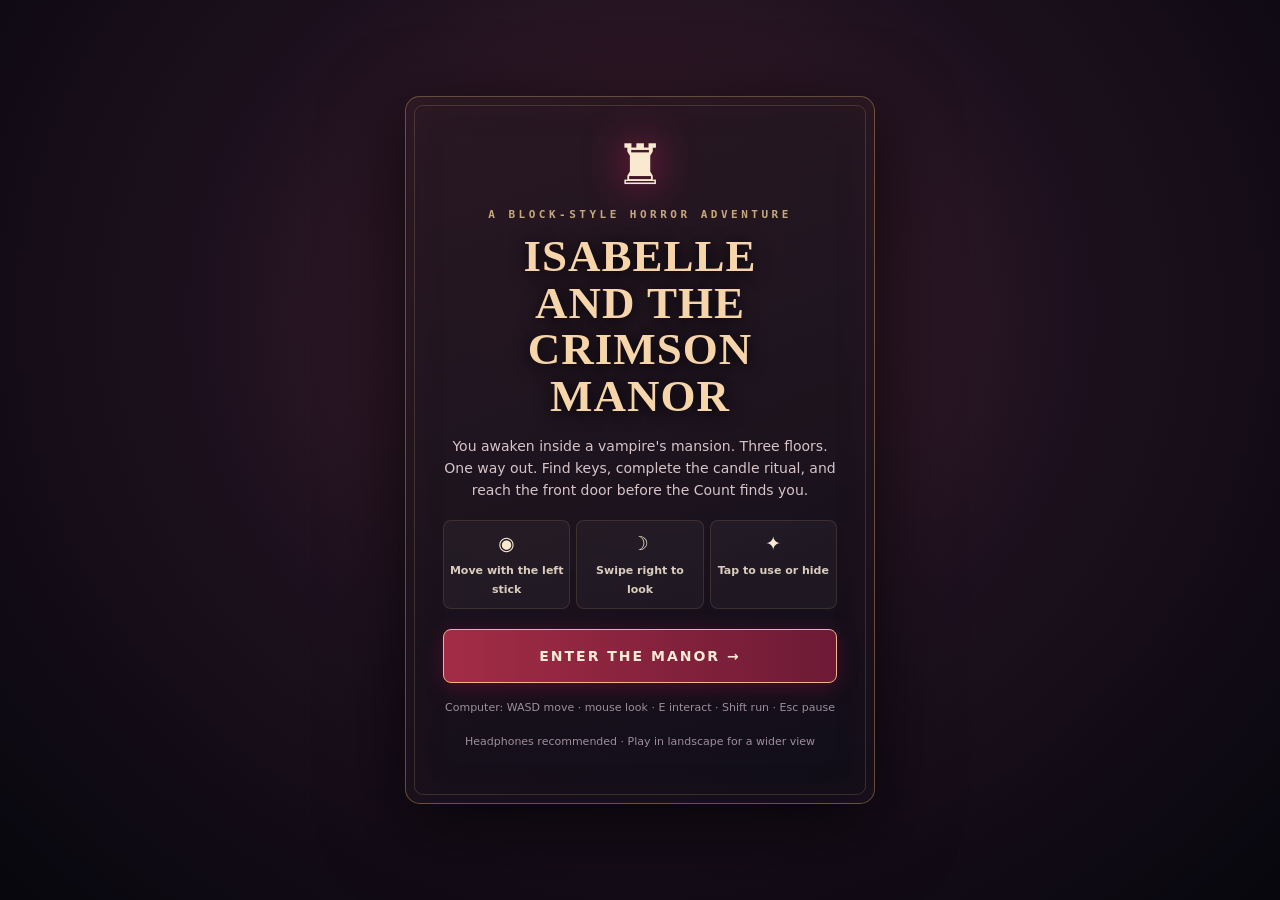
==== isabelle-crimson-manor/index.html @ 72936c78 "Add standalone mobile horror game Isabelle and the Crimson Manor" ====
<!doctype html>
<html lang="en">
<head>
<meta charset="utf-8"><meta name="viewport" content="width=device-width,initial-scale=1,maximum-scale=1,user-scalable=no,viewport-fit=cover"><meta name="theme-color" content="#100a18">
<title>Isabelle and the Crimson Manor — Voxel Horror Escape</title>
<style>
:root{--gold:#f3cf82;--cream:#f9eccf;--blood:#c52649;--panel:rgba(12,10,22,.82)}*{box-sizing:border-box;-webkit-tap-highlight-color:transparent}html,body{margin:0;width:100%;height:100%;overflow:hidden;background:#07060d;color:#f9e9d1;font-family:system-ui,-apple-system,'Segoe UI',sans-serif;touch-action:none;user-select:none}#game{position:fixed;inset:0;width:100%;height:100%;display:block;touch-action:none;background:#0b0a13}#shade{position:fixed;inset:0;z-index:4;pointer-events:none;background:radial-gradient(ellipse at center,transparent 35%,rgba(4,1,10,.72) 100%)}#bloodVignette{position:fixed;inset:0;z-index:5;pointer-events:none;opacity:0;background:radial-gradient(ellipse at center,transparent 30%,rgba(182,6,22,.76) 100%);transition:opacity .25s}#hud{position:fixed;inset:0;pointer-events:none;z-index:6;display:none}#hud.show{display:block}.top{position:absolute;top:max(12px,env(safe-area-inset-top));left:14px;right:14px;display:flex;justify-content:space-between;align-items:flex-start;gap:9px}.objective{max-width:clamp(215px,60vw,430px);padding:11px 12px 11px 14px;background:linear-gradient(100deg,rgba(17,12,28,.94),rgba(17,12,28,.72));border:1px solid #9a705a77;border-left:3px solid var(--gold);border-radius:8px;backdrop-filter:blur(7px);box-shadow:0 5px 22px #0007}.eyebrow{font:700 10px/1.2 ui-monospace,monospace;letter-spacing:2px;color:var(--gold);text-transform:uppercase}.objective b{display:block;font-size:clamp(12px,2.6vw,16px);line-height:1.35;margin-top:5px;font-weight:650}.objective small{display:block;font-size:11px;color:#cbbba9;margin-top:4px;line-height:1.3}#mapBox{width:124px;flex-shrink:0;background:rgba(13,12,25,.85);padding:6px;border:1px solid #90775b8c;border-radius:8px}#mapLabel{font-size:9px;letter-spacing:1.3px;text-align:center;color:var(--gold);font-weight:800;margin-bottom:4px}#map{display:block;width:110px;height:110px;image-rendering:pixelated}.readouts{position:absolute;top:119px;left:14px;display:flex;align-items:center;gap:12px;background:rgba(10,7,18,.66);border:1px solid #fff2;padding:6px 9px;border-radius:7px}.hearts{color:#ef4764;letter-spacing:3px;font-size:18px;text-shadow:0 0 10px #e31363}.stamina{height:5px;width:62px;background:#63546c;border-radius:8px;overflow:hidden}.stamina i{display:block;height:100%;width:100%;background:linear-gradient(90deg,#88aade,#cff6ed);transition:width .1s}#areaName{position:absolute;left:50%;top:24%;transform:translateX(-50%);color:#f9e8d0;text-align:center;font-family:Georgia,serif;font-size:clamp(18px,3vw,29px);letter-spacing:2px;text-shadow:0 3px 12px #000;opacity:0;transition:opacity .5s;white-space:nowrap}.crosshair{position:absolute;left:50%;top:50%;width:9px;height:9px;margin:-4.5px;border:1px solid #fff9;border-radius:50%;box-shadow:0 0 3px #000}.crosshair:after{content:'';position:absolute;left:3px;top:3px;width:1px;height:1px;background:#fff}#hint{position:absolute;bottom:clamp(145px,24vh,195px);left:50%;transform:translateX(-50%);text-align:center;max-width:85vw;min-width:230px;pointer-events:none;line-height:1.4;font-size:13px;color:#fceccc;text-shadow:0 1px 7px #000;background:#110c1bc7;border:1px solid #b891675c;border-radius:7px;padding:9px 12px;display:none}#hint strong{color:#ffe49b}#toast{position:absolute;top:35%;left:50%;transform:translate(-50%,-50%);text-align:center;min-width:min(280px,90vw);max-width:88vw;border:1px solid #a07855;border-radius:9px;padding:13px 20px;background:#16101de9;box-shadow:0 10px 40px #000a;opacity:0;transition:opacity .2s;font-size:15px;line-height:1.4;color:#ffe6bc}#danger{position:absolute;top:17%;left:50%;transform:translateX(-50%);font-size:11px;letter-spacing:3px;font-weight:900;color:#ff6475;text-shadow:0 0 12px #ff1230;opacity:0;text-align:center;white-space:nowrap}#bottom{position:absolute;bottom:max(22px,env(safe-area-inset-bottom));left:0;right:0;height:114px;display:flex;align-items:end;justify-content:space-between;pointer-events:none;padding:0 clamp(18px,5vw,80px)}#stick{width:125px;height:125px;border:2px solid #cba78255;background:radial-gradient(circle,#fff0 14%,#1613266d 80%);border-radius:50%;pointer-events:auto;touch-action:none;position:relative;box-shadow:inset 0 0 25px #040108aa}#knob{position:absolute;left:50%;top:50%;width:55px;height:55px;transform:translate(-50%,-50%);border:2px solid #ddc79f7a;border-radius:50%;background:#8d769a59;box-shadow:0 0 14px #0008}.buttons{display:flex;align-items:end;gap:10px;pointer-events:auto}button{font:inherit;color:inherit;touch-action:none}#action,#runButton{height:73px;border:1px solid #efd6a693;background:linear-gradient(150deg,#483746cc,#15101de0);box-shadow:0 5px 25px #0008;border-radius:18px;font-size:12px;letter-spacing:1.1px;font-weight:850;min-width:75px;padding:8px;pointer-events:auto}#action{min-width:94px;color:#ffe4ae;background:linear-gradient(135deg,#6f3a49e8,#271427f2)}#action:active,#runButton:active{transform:scale(.94);filter:brightness(1.5)}#runButton{border-radius:40px;height:63px;min-width:65px}.controlsHelp{position:absolute;bottom:2px;left:50%;transform:translateX(-50%);font:10px system-ui;color:#f2dcc8a3;white-space:nowrap}.screen{position:fixed;inset:0;z-index:12;overflow:auto;display:flex;align-items:center;justify-content:center;padding:18px;touch-action:pan-y;background:radial-gradient(ellipse at 50% 35%,#41202d 0%,#1d101e 49%,#07070d 100%)}.screen.hidden{display:none}.panel{position:relative;width:min(470px,100%);border:1px solid #b68d607d;border-radius:15px;background:linear-gradient(160deg,#291923ee,#100e19f7);box-shadow:0 20px 80px #000b, inset 0 0 40px #50202933;text-align:center;padding:clamp(21px,5vw,37px)}.panel:before{content:'';position:absolute;inset:8px;border:1px solid #cdab6d33;pointer-events:none;border-radius:9px}.crest{font-size:56px;filter:drop-shadow(0 0 21px #bc1c50);line-height:1.1}.smallcap{font:bold 11px ui-monospace,monospace;letter-spacing:3.5px;color:#c7a97c;margin:12px 0}.panel h1{font:700 clamp(27px,7vw,45px)/1.04 Georgia,serif;letter-spacing:1px;color:#f6d5aa;text-shadow:0 2px 17px #000;margin:11px auto;max-width:350px}.panel h2{font:700 36px/1.1 Georgia,serif;color:#f4d2a8}.panel p{font-size:14px;line-height:1.56;color:#d8c4c7;margin:16px 0}.rules{display:flex;gap:6px;align-items:stretch;justify-content:center;margin:19px 0 20px}.rule{flex:1;min-width:0;padding:11px 5px;background:#ffffff09;border:1px solid #edb88222;border-radius:8px}.rule span{display:block;font-size:19px;margin-bottom:5px}.rule b{font-size:11px;color:#daccbe}.primary{display:block;width:100%;min-height:54px;background:linear-gradient(90deg,#a32c45,#6d1a36);border:1px solid #edb48d;border-radius:8px;color:#ffead4;font-weight:900;letter-spacing:2px;font-size:14px;box-shadow:0 4px 20px #a30b4060;cursor:pointer}.primary:active{filter:brightness(1.2)}.foot{font-size:11px!important;color:#9e8e9d!important}#pauseButton,#soundButton{position:absolute;top:255px;right:14px;background:#0f0c1ecb;border:1px solid #c9a9804a;border-radius:7px;color:#dec9b6;padding:7px 10px;font-size:16px;pointer-events:auto}#soundButton{top:300px}.desktopNote{display:none}#hideMessage{position:absolute;inset:0;display:none;place-items:center;background:rgba(0,0,0,.76);font:18px Georgia,serif;letter-spacing:2px;text-align:center}#hideMessage.show{display:grid}#hideMessage small{display:block;font:13px system-ui;letter-spacing:0;margin-top:9px;color:#ccc}.stat{font-size:13px;color:#ffd2a1;margin:7px}@media(pointer:fine){#bottom{opacity:.82;bottom:12px}#stick{width:96px;height:96px}#knob{width:40px;height:40px}.desktopNote{display:block}}@media(max-height:600px){.panel{padding:16px}.panel h1{font-size:29px}.panel p{font-size:12px;margin:8px}.rules{margin:9px}.crest{font-size:32px}#mapBox{width:95px}#map{width:81px;height:81px}#bottom{height:92px}#stick{height:92px;width:92px}#knob{width:40px;height:40px}#action{height:58px}#runButton{height:52px}.readouts{top:95px}}
</style>
</head>
<body>
<canvas id="game" aria-label="3D voxel mansion game"></canvas><div id="shade"></div><div id="bloodVignette"></div>
<div id="hud"><div class="top"><div class="objective"><div class="eyebrow">ISABELLE • <span id="floorLabel">GROUND FLOOR</span></div><b id="quest">Find the Brass Key</b><small id="questHint">The library lies northwest.</small></div><div id="mapBox"><div id="mapLabel">MANOR MAP</div><canvas id="map" width="130" height="130"></canvas></div></div><div class="readouts"><div id="hearts" class="hearts">♥ ♥ ♥</div><div class="stamina"><i id="staminaFill"></i></div></div><div id="areaName"></div><div class="crosshair"></div><div id="danger">HE IS HUNTING YOU</div><div id="toast"></div><div id="hint"></div><div id="hideMessage"><div>YOU ARE HIDDEN<small>Stay quiet. Tap LEAVE when safe.</small></div></div><button id="pauseButton" title="Pause game">Ⅱ</button><button id="soundButton" title="Toggle sound">♫</button><div id="bottom"><div id="stick"><div id="knob"></div></div><div class="buttons"><button id="runButton">RUN<br>↗</button><button id="action">INTERACT<br>✦</button></div><div class="controlsHelp">LEFT: MOVE · RIGHT: LOOK</div></div></div>
<div id="startScreen" class="screen"><div class="panel"><div class="crest">♜</div><div class="smallcap">A BLOCK-STYLE HORROR ADVENTURE</div><h1>ISABELLE<br>AND THE<br>CRIMSON MANOR</h1><p>You awaken inside a vampire's mansion. Three floors. One way out. Find keys, complete the candle ritual, and reach the front door before the Count finds you.</p><div class="rules"><div class="rule"><span>◉</span><b>Move with the left stick</b></div><div class="rule"><span>☽</span><b>Swipe right to look</b></div><div class="rule"><span>✦</span><b>Tap to use or hide</b></div></div><button id="startButton" class="primary">ENTER THE MANOR →</button><p class="foot desktopNote">Computer: WASD move · mouse look · E interact · Shift run · Esc pause</p><p class="foot">Headphones recommended · Play in landscape for a wider view</p></div></div>
<div id="endScreen" class="screen hidden"><div class="panel"><div class="crest" id="endCrest">☾</div><h2 id="endTitle">THE NIGHT IS OVER</h2><p id="endText"></p><div class="stat" id="endStats"></div><button class="primary" id="restartButton">PLAY AGAIN ↻</button></div></div>
<script>
'use strict';
(()=>{
const canvas=document.getElementById('game'),nativeGL=canvas.getContext('webgl',{alpha:false,antialias:true,powerPreference:'high-performance'}),fallbackCtx=nativeGL?null:canvas.getContext('2d'),ui=id=>document.getElementById(id);
// A ray-cast renderer is provided if WebGL is unavailable, rather than refusing to start.
const gl=nativeGL||new Proxy({getShaderParameter:()=>true,getProgramParameter:()=>true,getShaderInfoLog:()=>'',getProgramInfoLog:()=>'',createShader:()=>({}),createProgram:()=>({}),createTexture:()=>({}),createBuffer:()=>({}),getAttribLocation:()=>0,getUniformLocation:()=>0}, {get(o,k){return k in o?o[k]:(()=>{})}});
const CELL=2.45, N=21, ROOM_NAMES=[['The Library','The Banquet Hall','The Workshop','The Music Room','The Grand Hall'],['The Moon Bedroom','The Portrait Gallery','The Nursery','The Crimson Suite','The Upper Hall'],['The Dusty Archive','The Observatory','The Cobweb Loft','The Reliquary','The Attic Passage']];
const PI=Math.PI, clamp=(x,a,b)=>Math.max(a,Math.min(b,x)), sq=(x)=>x*x, vcell=c=>(c+.5)*CELL;
let state='menu', level=0, px=vcell(10),pz=vcell(10), yaw=PI,pitch=0, blood=0, stamina=1, hearts=3, brass=false, silver=false, gateOpen=false, candleCount=0, candles=[false,false,false], isHidden=false, hits=0, sec=0, stepCount=0, startTime=0, lastTime=0, spawnGrace=0, mute=false, area='', areaTimer=0, toastTimer=0, lastDanger=0, enemyTimer=0, enemyPath=[], enemyPatrol=0, enemyAwake=false, enemy={x:0,z:0}, input={x:0,y:0,run:false,lookId:null,lookX:0,lookY:0}, keyDown={}, sound=null;
const tiles=Array.from({length:3},()=>Array.from({length:N},()=>Array(N).fill(0)));
for(let f=0;f<3;f++){for(let z=0;z<N;z++)for(let x=0;x<N;x++){
let wall=(x===0||z===0||x===20||z===20||((x===7||x===13)&&(z<8||z>12))||((z===7||z===13)&&(x<8||x>12)));
if((x===7||x===13)&&(z===4||z===16))wall=false;
if((z===7||z===13)&&(x===4||x===16))wall=false;
tiles[f][z][x]=wall?1:0;
}}
// Cosmetic-only obstacles leave walkways navigable; gate has special collision.
const gateTile=(x,z,f)=>(f===0&&!gateOpen&&x===10&&z===5)||(f===1&&candleCount<3&&x===10&&z===18);
const canWalk=(f,x,z)=>x>=1&&x<20&&z>=1&&z<20&&!tiles[f][z][x]&&!gateTile(x,z,f);
function openAt(f,x,z){let c=tiles[f][z];return !!c&&c[x]===0;}
function collided(x,z){let r=.36;for(let dx of [-r,r])for(let dz of [-r,r]){const cx=Math.floor((x+dx)/CELL),cz=Math.floor((z+dz)/CELL);if(!canWalk(level,cx,cz))return true;}return false;}
function makeShader(type,src){let s=gl.createShader(type);gl.shaderSource(s,src);gl.compileShader(s);if(!gl.getShaderParameter(s,gl.COMPILE_STATUS)){throw Error(gl.getShaderInfoLog(s))}return s;}
const prog=gl.createProgram();gl.attachShader(prog,makeShader(gl.VERTEX_SHADER,`attribute vec3 aPos; attribute vec3 aNormal; attribute vec2 aUV; attribute vec3 aTint;uniform mat4 uVP;varying vec3 vWorld,vNorm,vTint;varying vec2 vUV;void main(){vWorld=aPos;vNorm=aNormal;vTint=aTint;vUV=aUV;gl_Position=uVP*vec4(aPos,1.);}`));gl.attachShader(prog,makeShader(gl.FRAGMENT_SHADER,`precision mediump float;uniform sampler2D uTex;uniform vec3 uEye;uniform vec3 uL0,uL1,uL2,uL3;uniform float uFade;varying vec3 vWorld,vNorm,vTint;varying vec2 vUV;void main(){vec4 tex=texture2D(uTex,vUV);vec3 norm=normalize(vNorm);float d=distance(vWorld,uEye);vec3 diff=uEye-vWorld;float near=clamp(1.-d/23.,0.,1.);float front=max(0.,dot(norm,normalize(diff+.0001)));float light=.22+near*(.68+.26*front);vec3 l=uL0-vWorld;float dist=length(l);light+=(max(0.,dot(normalize(l),norm))*.34+.14)/(1.+.024*dist*dist);l=uL1-vWorld;dist=length(l);light+=(max(0.,dot(normalize(l),norm))*.34+.14)/(1.+.024*dist*dist);l=uL2-vWorld;dist=length(l);light+=(max(0.,dot(normalize(l),norm))*.34+.14)/(1.+.024*dist*dist);l=uL3-vWorld;dist=length(l);light+=(max(0.,dot(normalize(l),norm))*.34+.14)/(1.+.024*dist*dist);vec3 color=tex.rgb*vTint*light;float fog=clamp((d-16.)/32.,0.,.84);color=mix(color,vec3(.026,.020,.053),fog);gl_FragColor=vec4(color*(1.-uFade),1.);}`));gl.linkProgram(prog);if(!gl.getProgramParameter(prog,gl.LINK_STATUS))throw Error(gl.getProgramInfoLog(prog));gl.useProgram(prog);
const attrs={pos:gl.getAttribLocation(prog,'aPos'),normal:gl.getAttribLocation(prog,'aNormal'),uv:gl.getAttribLocation(prog,'aUV'),tint:gl.getAttribLocation(prog,'aTint')};const unif={vp:gl.getUniformLocation(prog,'uVP'),eye:gl.getUniformLocation(prog,'uEye'),tex:gl.getUniformLocation(prog,'uTex'),fade:gl.getUniformLocation(prog,'uFade'),light:[0,1,2,3].map(i=>gl.getUniformLocation(prog,'uL'+i))};
const AT=64,COLS=8,ROWS=4,atlas=document.createElement('canvas');atlas.width=AT*COLS;atlas.height=AT*ROWS;const at=atlas.getContext('2d');const rand=(a,b,c)=>{let t=Math.sin(a*126.3+b*311.7+c*78.8)*43758.5453;return t-Math.floor(t)};
function rect(x,y,w,h,c){at.fillStyle=c;at.fillRect(x,y,w,h)}
function texture(id,bg,fn){const xx=(id%COLS)*AT,yy=Math.floor(id/COLS)*AT;rect(xx,yy,AT,AT,bg);at.save();at.translate(xx,yy);fn();at.restore()}
texture(0,'#40394c',()=>{for(let y=0;y<64;y+=15){rect(0,y,64,2,'#221d32');for(let x=(y/15%2)*14-14;x<64;x+=29){rect(x,y,2,15,'#201c2e');rect(x+2,y+2,25,3,'#61576d');rect(x+3,y+6,23,7,rand(x,y,1)>.5?'#51495f':'#4b4356')}}});
texture(1,'#49314c',()=>{for(let x=0;x<64;x+=16){rect(x,0,2,64,'#b38b4c');rect(x+4,0,1,64,'#76536e');for(let y=9;y<64;y+=25){rect(x+7,y,4,4,'#ac8453');rect(x+8,y+5,2,5,'#ae705b')}}rect(0,0,64,4,'#372840')});
texture(2,'#664639',()=>{for(let y=0;y<64;y+=16){rect(0,y,64,2,'#2d2026');rect(0,y+3,64,2,'#876049');for(let x=10+(y%32);x<64;x+=28){rect(x,y+2,2,14,'#423033')}}});
texture(3,'#631e36',()=>{for(let y=0;y<64;y+=8){rect(0,y,64,2,'#912b44')}for(let x=3;x<64;x+=15){rect(x,0,2,64,'#b04a53')}for(let y=0;y<64;y+=18)for(let x=0;x<64;x+=18){rect(x+4,y+4,4,4,'#b77365');rect(x+6,y+6,2,2,'#df9c75')}});
texture(4,'#2d2c39',()=>{for(let x=0;x<64;x+=16){rect(x,0,2,64,'#1e1d2a');for(let y=0;y<64;y+=16)rect(x,y,64,1,'#565060')}});
texture(5,'#ab7c3c',()=>{for(let x=0;x<64;x+=8)rect(x,0,2,64,'#dfb264');for(let y=0;y<64;y+=13)rect(0,y,64,1,'#5a3b30')});
texture(6,'#573729',()=>{for(let x=0;x<64;x+=22){rect(x,0,3,64,'#b88957');rect(x+6,5,12,54,'#6b4635');for(let y=9;y<64;y+=17)rect(x+9,y,6,3,'#8d5a37')}});
texture(7,'#213849',()=>{for(let y=0;y<64;y+=16){rect(0,y,64,2,'#132734');for(let x=0;x<64;x+=16){rect(x,y,2,16,'#152832');rect(x+4,y+4,5,3,'#3a6270')}}});
texture(8,'#422b2c',()=>{for(let y=0;y<64;y+=30){rect(0,y+25,64,5,'#9b633c');for(let x=2;x<64;x+=8){rect(x,y+3,5,22,['#8c2f43','#32596f','#b69a64','#63608a'][Math.floor(rand(x,y,2)*4)]);rect(x+1,y+4,1,17,'#d3ba9e')}}});
texture(9,'#161c50',()=>{for(let y=0;y<64;y+=12)rect(0,y,64,1,'#5675ae');for(let x=0;x<64;x+=12)rect(x,0,1,64,'#5374ac');rect(30,6,17,17,'#e2dfd0');rect(32,6,15,15,'#c3d5ed');for(let i=0;i<20;i++){let x=rand(i,2,2)*64|0,y=rand(i,3,1)*64|0;rect(x,y,2,2,'#a9cbef')}});
texture(10,'#897d76',()=>{for(let y=0;y<64;y+=17){rect(0,y,64,2,'#4d454b');for(let x=0;x<64;x+=20){rect(x,y+4,4,8,'#b4a39a');rect(x+5,y+4,12,2,'#998984')}}});
texture(11,'#dbc38f',()=>{for(let x=0;x<64;x+=8)rect(x+2,0,2,64,'#f6dda4');rect(0,55,64,9,'#8b633c')});
texture(12,'#233f58',()=>{for(let i=0;i<20;i++){const a=i*PI/10;rect(31+Math.cos(a)*22,31+Math.sin(a)*22,4,4,'#6ce9f6')}rect(29,12,7,40,'#a4f6ef');rect(12,29,40,7,'#62f0fa')});
texture(13,'#642136',()=>{for(let x=0;x<64;x+=7)rect(x,0,3,64,x%14?'#71273d':'#4a162c');for(let y=5;y<64;y+=19)rect(0,y,64,2,'#a24854')});
texture(14,'#364237',()=>{for(let y=0;y<64;y+=13){rect(0,y,64,2,'#222d27');for(let x=0;x<64;x+=14)rect(x+3,y+4,6,4,rand(x,y,4)>.5?'#536b45':'#60744d')}});
texture(15,'#65616e',()=>{for(let x=0;x<64;x+=12){rect(x,0,5,64,'#282a38');rect(x+6,0,3,64,'#a1a0a4')}for(let y=0;y<64;y+=17)rect(0,y,64,5,'#32323e')});
texture(16,'#673f31',()=>{for(let y=0;y<64;y+=19){rect(0,y,64,3,'#2e1b23');for(let x=0;x<64;x+=19){rect(x,y+4,14,2,'#bd8751');rect(x+1,y+10,12,7,'#79503c')}}rect(46,29,8,8,'#e2bf6b')});
texture(17,'#26222d',()=>{for(let y=0;y<64;y+=19)rect(0,y,64,2,'#5a4145');for(let x=0;x<64;x+=17)rect(x,0,2,64,'#48343d');for(let i=0;i<28;i++){let x=rand(i,4,5)*64,y=rand(i,6,8)*64;rect(x,y,2,3,'#756367')}});
texture(18,'#b9ad89',()=>{rect(14,9,36,36,'#e2d7b4');rect(18,21,10,11,'#27232e');rect(38,21,10,11,'#27232e');rect(29,36,6,8,'#30232a');rect(19,46,27,6,'#b09c82');for(let x=22;x<43;x+=7)rect(x,46,2,6,'#51443b')});
texture(19,'#492538',()=>{rect(6,6,52,52,'#ba8253');rect(10,10,44,44,'#211b34');rect(22,16,21,28,'#695d78');rect(25,14,14,10,'#e1c3ae');rect(17,42,30,9,'#a22f49')});
texture(20,'#7b423d',()=>{for(let y=0;y<64;y+=12){rect(0,y,64,2,'#a0594c');rect(y%24,3+y,8,6,'#d07860')}rect(25,23,15,15,'#e8a66d')});
texture(21,'#e12d45',()=>{rect(12,12,40,40,'#ff254d');rect(24,24,16,16,'#ffd4a5')});
texture(22,'#133640',()=>{for(let i=0;i<6;i++)rect(12+i*7,11+i*4,7,36,'#478e8b');rect(17,15,30,10,'#a3fff0')});
texture(23,'#342a2b',()=>{for(let y=0;y<64;y+=16){rect(0,y,64,2,'#171721');for(let x=0;x<64;x+=16){rect(x,y,2,16,'#171721');rect(x+3,y+3,9,3,'#786754')}}});
texture(24,'#684641',()=>{for(let y=0;y<64;y+=16){rect(0,y,64,2,'#af8e74');for(let x=0;x<64;x+=16)rect(x,y,2,16,'#38252b')}});
texture(25,'#4c6275',()=>{for(let i=0;i<18;i++){let x=rand(i,7,3)*64,y=rand(i,8,3)*64;rect(x,y,3,3,'#8197b4')}rect(15,15,34,34,'#7899ba')});
texture(26,'#343249',()=>{for(let x=0;x<64;x+=16){rect(x,0,2,64,'#847a86');rect(x+4,0,4,64,'#312b41')}for(let y=8;y<64;y+=16)rect(0,y,64,2,'#201d30')});
texture(27,'#1c1e28',()=>{for(let y=0;y<64;y+=18)rect(0,y,64,3,'#403c40');for(let x=0;x<64;x+=16)rect(x,0,2,64,'#343238')});
texture(28,'#6e4a2f',()=>{for(let i=0;i<64;i+=7){rect(i,0,3,64,'#825b32');rect(i+3,0,2,64,'#302324')}});
texture(29,'#8b746f',()=>{for(let i=0;i<64;i+=9){rect(0,i,64,2,'#c4afa6');rect(i,0,2,64,'#4a3d48')}});
texture(30,'#c0a766',()=>{for(let x=0;x<64;x+=13){rect(x,0,4,64,'#e7c886');rect(x+8,0,1,64,'#6e4b32')}for(let y=0;y<64;y+=17)rect(0,y,64,2,'#835934')});
texture(31,'#161020',()=>{for(let i=0;i<60;i++){let x=rand(i,5,3)*64|0,y=rand(i,1,8)*64|0;rect(x,y,1,1,'#665875')}});
const tex=gl.createTexture();gl.bindTexture(gl.TEXTURE_2D,tex);gl.texImage2D(gl.TEXTURE_2D,0,gl.RGBA,gl.RGBA,gl.UNSIGNED_BYTE,atlas);gl.texParameteri(gl.TEXTURE_2D,gl.TEXTURE_MAG_FILTER,gl.NEAREST);gl.texParameteri(gl.TEXTURE_2D,gl.TEXTURE_MIN_FILTER,gl.NEAREST);gl.texParameteri(gl.TEXTURE_2D,gl.TEXTURE_WRAP_S,gl.CLAMP_TO_EDGE);gl.texParameteri(gl.TEXTURE_2D,gl.TEXTURE_WRAP_T,gl.CLAMP_TO_EDGE);gl.uniform1i(unif.tex,0);
function mesh(){return []}
function addFace(m,points,n,tint,tile){let u0=(tile%COLS+0.015)/COLS, v0=(Math.floor(tile/COLS)+.015)/ROWS,u1=(Math.floor(tile%COLS)+.985)/COLS,v1=(Math.floor(tile/COLS)+.985)/ROWS;let corners=[[u0,v1],[u1,v1],[u1,v0],[u0,v0]];for(let idx of [0,1,2,0,2,3]){let p=points[idx],uv=corners[idx];m.push(p[0],p[1],p[2],n[0],n[1],n[2],uv[0],uv[1],tint[0],tint[1],tint[2]);}}
const WHITE=[1,1,1];
function cube(m,x,y,z,w,h,d,tile=0,tint=WHITE,faces='all'){const a=x-w/2,b=x+w/2,c=y-h/2,e=y+h/2,f=z-d/2,g=z+d/2;const F=[[[b,c,f],[a,c,f],[a,e,f],[b,e,f]],[0,0,-1]],B=[[[a,c,g],[b,c,g],[b,e,g],[a,e,g]],[0,0,1]],L=[[[a,c,f],[a,c,g],[a,e,g],[a,e,f]],[-1,0,0]],R=[[[b,c,g],[b,c,f],[b,e,f],[b,e,g]],[1,0,0]],U=[[[a,e,f],[a,e,g],[b,e,g],[b,e,f]],[0,1,0]],D=[[[a,c,g],[a,c,f],[b,c,f],[b,c,g]],[0,-1,0]];let fs={f:F,b:B,l:L,r:R,u:U,d:D};for(let k in fs){if(faces==='all'||faces.includes(k)){const data=fs[k];addFace(m,data[0],data[1],tint,tile)}}}
function box(m,cx,cy,cz,w,h,d,t,tint=WHITE){cube(m,cx,cy,cz,w,h,d,t,tint)}
function furniture(m,f){const w=(x,z)=>[vcell(x),vcell(z)];const make=(x,z,dx,dy,dz,t)=>box(m,vcell(x),dy,vcell(z),dx,dy*2,dz,t);function at(x,z,y,a,b,c,t,tint){box(m,vcell(x),y,vcell(z),a,b,c,t,tint)}
 // Four distinct rooms on each storey: block-crafted props with no opaque invisible barriers.
 if(f===0){
 // library
 for(let x of [1.7,5.5])for(let z of [2,4,5.3])at(x,z,1.32,1.0,2.55,.48,8);
 at(3.5,5.2,.51,2.2,1.0,1.2,6);at(3.5,5.2,1.06,2.4,.18,1.25,2);at(3.5,5.2,1.37,.48,.44,.43,19);
 // dining hall
 at(17,4,0.9,5.9,.28,1.55,6);for(let x of [15.3,18.7])for(let z of [2.7,5.3])at(x,z,.65,.75,1.3,.82,6);
 at(17,2,1.7,2,.9,.7,8);
 // workshop
 for(let x of [2,5.4])at(x,17,.85,1.6,1.3,2.3,6);for(let z of [15.2,18.2])at(2,z,1.7,.9,.7,.6,15);at(4,15,1.3,1.6,1.8,.35,27);
 // music room and piano
 at(16.5,16,.84,3.0,1.2,1.7,27);at(16.5,15.4,1.42,3.0,.27,.7,27);for(let x=15.4;x<=17.5;x+=.3)at(x,16.88,1.02,.25,.06,.3,11);at(18.4,18,1.7,1,.9,.7,19);
 } else if(f===1){
 // beds and dresser
 for(let [x,z] of [[4.5,4.5],[17,17]]){at(x,z,.55,2.8,.7,3.25,6);at(x,z,.98,2.8,.2,3.25,13);at(x,z-1.18,1.15,1.8,.24,.7,11)}
 for(let z of [2,5,16,18])at(18,z,1.3,.9,2.4,.7,6);
 for(let x of [2,5])at(x,16.8,1.2,1.1,2.3,.8,8);
 at(4.9,5.2,1.6,.1,2.0,1.4,19);at(16,5.2,1.6,.1,2.0,1.4,19);
 }else{
 for(let x of [2,5,15,18])for(let z of [2,5])at(x,z,1.25,.85,2.4,.8,8);
 at(17,3,.8,2.5,1.0,2.5,17);at(17,3,1.6,1.4,.45,1.4,22);
 for(let x of [2,5])for(let z of [15,18])at(x,z,.65,1.1,1.3,1.1,6);
 at(17,17,.56,2.1,1.12,2.1,17);at(17,17,1.18,1.55,.25,1.55,5);
 }
 // grandfather clocks, carpets, chandeliers, braziers, picture frames, stair archways
 for(let [x,z] of [[8.65,8.65],[12.35,8.65],[8.65,12.35],[12.35,12.35]]){at(x,z,1.65,.62,3.3,.62,0);at(x,z,3.1,1.0,.22,1.0,5)}
 for(let [x,z] of [[10,10],[10,4.5],[10,16]]){
 at(x,z,3.24,1.5,.18,1.5,5);at(x,z,2.97,.12,.52,.12,30);for(let dx of [-.55,.55])for(let dz of [-.55,.55]){box(m,vcell(x)+dx,2.89,vcell(z)+dz,.18,.42,.18,11);box(m,vcell(x)+dx,3.13,vcell(z)+dz,.15,.16,.15,21)}
 }
 for(let [x,z] of [[4,7],[16,7],[4,13],[16,13],[7,4],[13,4],[7,16],[13,16]]){
 const cx=vcell(x),cz=vcell(z);box(m,cx,3.48,cz,2.4,.28,2.4,5);box(m,cx-.83,1.38,cz,.25,2.76,.25,6);box(m,cx+.83,1.38,cz,.25,2.76,.25,6);
 }
 // moonlit stained-glass windows on outer walls
 for(let x of [3,10,17])for(let z of [.9,20.1]){box(m,vcell(x),2.15,vcell(z),1.55,1.85,.08,9);box(m,vcell(x),2.15,vcell(z),.12,1.85,.12,30);box(m,vcell(x),2.15,vcell(z),1.6,.12,.13,30)}
 for(let z of [3,10,17])for(let x of [.9,20.1]){box(m,vcell(x),2.15,vcell(z),.08,1.85,1.55,9);box(m,vcell(x),2.15,vcell(z),.12,1.85,.13,30);box(m,vcell(x),2.15,vcell(z),.13,.12,1.6,30)}
 // Wardrobes: the one-step safe hiding mechanic
 for(let p of wardrobes[f]){at(p.x,p.z,1.48,1.45,2.95,1.1,6);box(m,vcell(p.x),1.54,vcell(p.z)+.56,1.22,2.54,.09,16);box(m,vcell(p.x)+.45,1.45,vcell(p.z)+.63,.1,.12,.15,5)}
 // stairs are voxel-shaped and visually clear; travel itself is activated.
 let down=f>0?{x:10,z:f===1?2:18}:null,up=f<2?{x:10,z:f===0?2:18}:null;
 for(let s of [down,up].filter(Boolean)){
  for(let i=0;i<4;i++){let z=vcell(s.z)+((s.z===2?1:-1)*i*.33);box(m,vcell(s.x),.16+i*.17,z,1.85,.32+i*.32,.56,10)}
  box(m,vcell(s.x)-1.03,1.45,vcell(s.z),.26,2.9,2.15,5);box(m,vcell(s.x)+1.03,1.45,vcell(s.z),.26,2.9,2.15,5);
  box(m,vcell(s.x),2.9,vcell(s.z),2.35,.28,2.15,5);
 }
 // Main door at southern hall, ground level
 if(f===0){box(m,vcell(10),1.48,vcell(19.2),2.5,2.96,.38,16);box(m,vcell(10),2.9,vcell(19.2),3,.3,.43,5);box(m,vcell(10)+.52,1.42,vcell(19.2)-.23,.14,.22,.16,5);
 if(!gateOpen){for(let x=-.76;x<=.8;x+=.42)box(m,vcell(10)+x,1.6,vcell(5),.18,3.2,.26,15);for(let y of [.4,1.5,2.6])box(m,vcell(10),y,vcell(5),2.2,.16,.3,15)}}
 if(f===1&&candleCount<3){for(let x=-.8;x<=.8;x+=.4)box(m,vcell(10)+x,1.5,vcell(18),.12,2.8,.22,12)}
 // Objects have conspicuous voxel plinths, and animation above these is rendered dynamically.
 const pedestal=(x,z)=>{at(x,z,.27,.83,.54,.83,17);at(x,z,.59,.62,.11,.62,5)};
 if(f===0&&!brass)pedestal(3,3);
 if(f===1){[[3,3],[17,3],[3,17]].forEach(([x,z])=>{pedestal(x,z);box(m,vcell(x),.93,vcell(z),.28,.60,.28,11);box(m,vcell(x),.63,vcell(z),.46,.08,.46,5)})}
 if(f===2&&!silver)pedestal(17,17);
}
const wardrobes=[[{x:5,z:5},{x:18,z:18}],[{x:5,z:5},{x:18,z:18}],[{x:4,z:4},{x:18,z:5}]];
function worldGeo(f){let m=mesh();let wallTile=f===2?7: f===1?1:0, floorTile=f===2?4:2;
for(let z=0;z<N;z++)for(let x=0;x<N;x++){
 let cx=vcell(x),cz=vcell(z),wall=tiles[f][z][x];
 if(!wall){let carpet=((x>=9&&x<=11)||(z>=9&&z<=11))&&((z>7&&z<14)||(x>7&&x<14));let tile=carpet?3:floorTile;if((x+z)%7===0&&f===2)tile=23;
 cube(m,cx,-.14,cz,CELL,.28,CELL,tile,WHITE,'u');
 cube(m,cx,3.85,cz,CELL,.16,CELL,f===2?27:4,WHITE,'d');
 }else{
  if(x!==0&&x!==20&&z!==0&&z!==20&&!(openAt(f,x+1,z)||openAt(f,x-1,z)||openAt(f,x,z+1)||openAt(f,x,z-1)))continue;
  cube(m,cx,1.8,cz,CELL,3.6,CELL,(x===0||z===0||x===20||z===20)?0:wallTile,WHITE,'all');
  if(x!==0&&x!==20&&z!==0&&z!==20){cube(m,cx,.23,cz,CELL,.46,CELL,6,WHITE,'all');cube(m,cx,3.47,cz,CELL,.25,CELL,5,WHITE,'all')}
 }
}
furniture(m,f);return m;}
let staticBuffer=null,staticCount=0,dynBuffer=gl.createBuffer(),vampBuffer=gl.createBuffer();
function upload(buffer,data,usage){gl.bindBuffer(gl.ARRAY_BUFFER,buffer);gl.bufferData(gl.ARRAY_BUFFER,new Float32Array(data),usage);}
function rebuild(){if(staticBuffer)gl.deleteBuffer(staticBuffer);staticBuffer=gl.createBuffer();let geo=worldGeo(level);staticCount=geo.length/11;upload(staticBuffer,geo,gl.STATIC_DRAW)}
function bindBuf(buffer){gl.bindBuffer(gl.ARRAY_BUFFER,buffer);const stride=44;for(let [key,size,offset] of [['pos',3,0],['normal',3,12],['uv',2,24],['tint',3,32]]){gl.enableVertexAttribArray(attrs[key]);gl.vertexAttribPointer(attrs[key],size,gl.FLOAT,false,stride,offset)}}
function matPerspective(fov,aspect,near,far){let t=1/Math.tan(fov/2),q=1/(near-far);return new Float32Array([t/aspect,0,0,0,0,t,0,0,0,0,(far+near)*q,-1,0,0,2*far*near*q,0])}
function matLook(eye,at,up){let zx=eye[0]-at[0],zy=eye[1]-at[1],zz=eye[2]-at[2];let n=Math.hypot(zx,zy,zz);zx/=n;zy/=n;zz/=n;let xx=up[1]*zz-up[2]*zy,xy=up[2]*zx-up[0]*zz,xz=up[0]*zy-up[1]*zx;n=Math.hypot(xx,xy,xz);xx/=n;xy/=n;xz/=n;let yx=zy*xz-zz*xy,yy=zz*xx-zx*xz,yz=zx*xy-zy*xx;return new Float32Array([xx,yx,zx,0,xy,yy,zy,0,xz,yz,zz,0,-(xx*eye[0]+xy*eye[1]+xz*eye[2]),-(yx*eye[0]+yy*eye[1]+yz*eye[2]),-(zx*eye[0]+zy*eye[1]+zz*eye[2]),1])}
function mm(a,b){let c=new Float32Array(16);for(let j=0;j<4;j++)for(let i=0;i<4;i++){c[j*4+i]=a[0*4+i]*b[j*4+0]+a[1*4+i]*b[j*4+1]+a[2*4+i]*b[j*4+2]+a[3*4+i]*b[j*4+3]}return c}
function resize(){const dpr=Math.min(window.devicePixelRatio||1,1.5);let w=Math.floor(innerWidth*dpr),h=Math.floor(innerHeight*dpr);if(canvas.width!==w||canvas.height!==h){canvas.width=w;canvas.height=h;gl.viewport(0,0,w,h)}}addEventListener('resize',resize);resize();
function objectGeo(t){let m=[];const bob=Math.sin(sec*2.8)*.15;if(level===0&&!brass){let x=vcell(3),z=vcell(3);cube(m,x,.92+bob,z,.8,.19,.23,5);cube(m,x+.32,.76+bob,z,.16,.43,.16,5);cube(m,x+.22,.63+bob,z,.44,.11,.14,5);cube(m,x,1.17+bob,z,.36,.07,.15,30)}
if(level===2&&!silver){let x=vcell(17),z=vcell(17);cube(m,x,1.01+bob,z,.92,.22,.25,29);cube(m,x+.32,.86+bob,z,.18,.43,.18,29);cube(m,x-.28,.86+bob,z,.18,.41,.17,29);cube(m,x,1.2+bob,z,.42,.11,.3,22)}
if(level===1)for(let i=0;i<3;i++){let [x,z]=[[3,3],[17,3],[3,17]][i];const t=candles[i]?22:21, height=candles[i]?.38:.2;cube(m,vcell(x),1.3+height/2+Math.sin(sec*5+i)*.05,vcell(z),.28,height,.28,t);if(candles[i])cube(m,vcell(x),1.63,vcell(z),.12,.2,.12,22)}
return m;}
function vampireGeo(){let m=[],ex=enemy.x,ez=enemy.z,walk=Math.sin(sec*7)*.14,dy=walk*.14,body=13;
// A crafted block-vampire: cape, waistcoat, head, red eyes, and claws.
box(m,ex,1.12+dy,ez,1.18,1.28,.65,body);box(m,ex,1.20+dy,ez-.29,.70,.98,.17,16);box(m,ex,1.86+dy,ez,.82,.82,.78,11,[.92,.82,.83]);box(m,ex,2.4+dy,ez,.94,.36,.91,27);box(m,ex,2.3+dy,ez-.3,.94,.23,.38,27);box(m,ex-.42,1.95+dy,ez-.42,.19,.13,.08,21,[1.5,.9,.9]);box(m,ex+.42,1.95+dy,ez-.42,.19,.13,.08,21,[1.5,.9,.9]);
for(let dx of [-.82,.82]){box(m,ex+dx,1.15+dy,ez,.42,1.13,.53,27);box(m,ex+dx, .56+dy,ez-.28,.25,.37,.23,11);box(m,ex+dx, .26+dy,ez-.3,.26,.22,.34,18)}
for(let dx of [-.33,.33])box(m,ex+dx,.26,ez,.39,.52,.48,27);
box(m,ex,1.42+dy,ez+.41,1.5,1.7,.18,13);box(m,ex,1.2+dy,ez+.51,1.85,1.45,.15,20);
return m;}
function lights(){let c=level===0?[[3,3],[17,4],[10,10],[17,17]]:level===1?[[3,3],[17,3],[10,10],[3,17]]:[[3,3],[17,3],[10,10],[17,17]];return c.map(([x,z])=>[vcell(x),2.55,vcell(z)])}
const FALLBACK_SPRITES={};
function sprite(name){if(FALLBACK_SPRITES[name])return FALLBACK_SPRITES[name];let c=document.createElement('canvas');c.width=64;c.height=88;let a=c.getContext('2d');function sqr(x,y,w,h,color){a.fillStyle=color;a.fillRect(x,y,w,h)}
if(name==='vampire'){
 sqr(14,43,36,38,'#581a34');sqr(5,48,17,34,'#8d2349');sqr(42,48,17,34,'#8d2349');sqr(20,49,24,35,'#28202c');sqr(19,11,27,32,'#d9bbb0');sqr(17,7,31,12,'#18151f');sqr(14,14,7,19,'#1b1724');sqr(43,14,7,19,'#1b1724');sqr(24,26,7,5,'#ff214b');sqr(36,26,7,5,'#ff214b');sqr(27,27,2,2,'#fff1dc');sqr(39,27,2,2,'#fff1dc');sqr(26,43,5,7,'#ffffff');sqr(36,43,5,7,'#ffffff');sqr(29,46,2,5,'#8e102b');sqr(37,46,2,5,'#8e102b');sqr(24,55,15,17,'#b9a59f');sqr(29,56,5,7,'#f0d4bf');
}else if(name==='key'){
 sqr(25,12,15,11,'#ffe3a4');sqr(22,15,7,20,'#f1c361');sqr(34,15,7,20,'#f1c361');sqr(25,28,13,29,'#edb65d');sqr(27,49,21,7,'#f7df9c');sqr(32,53,5,12,'#f5cd6b');sqr(41,51,6,12,'#e2a74f');sqr(27,17,9,7,'#271b30');
}else if(name==='candle'){
 sqr(25,18,13,41,'#eddfba');sqr(26,19,4,39,'#fff2d5');sqr(20,58,24,6,'#d9a16a');sqr(28,4,9,17,'#3fe8f6');sqr(30,8,5,9,'#f6ffff');
}else if(name==='stairs'){
 for(let i=0;i<4;i++){sqr(7+i*7,58-i*10,44-i*5,13,'#ae937e');sqr(7+i*7,65-i*10,44-i*5,4,'#54465a')}sqr(25,7,14,14,'#ffe8ac');sqr(27,0,10,16,'#ffe8ac');sqr(20,11,24,8,'#ffe8ac');
}else if(name==='wardrobe'){
 sqr(10,9,44,67,'#593526');sqr(14,13,37,60,'#84533b');sqr(14,13,3,60,'#c49a6b');sqr(30,13,3,60,'#3a1f2e');sqr(36,44,5,7,'#eac47f');sqr(17,72,29,5,'#2a1b28');
}else if(name==='shelf'){
 sqr(4,3,56,79,'#4b2b27');for(let y=12;y<=70;y+=24){for(let x=10;x<57;x+=7)sqr(x,y,5,18,['#bb6b52','#576f92','#bfa06d','#774e75'][((x+y)/7|0)%4]);sqr(5,y+19,54,5,'#c5915b')}sqr(4,3,5,79,'#895937');sqr(56,3,5,79,'#895937');
}else if(name==='furniture'){
 sqr(8,36,48,12,'#78513c');for(let x of [12,48])sqr(x,48,7,29,'#48312c');sqr(13,34,38,5,'#ab7552');
}else if(name==='gate'){
 for(let x=6;x<=58;x+=12){sqr(x,3,5,78,'#a5a2a5');sqr(x+2,4,1,77,'#262630')}for(let y of [15,48,70])sqr(6,y,54,6,'#4e4958');
}else if(name==='door'){
 sqr(8,2,48,82,'#58332a');for(let x=14;x<=47;x+=16){sqr(x,7,12,72,'#845238');sqr(x+2,13,5,60,'#9d6d4b')}sqr(48,45,5,5,'#f6da86');sqr(5,2,6,82,'#d5b278');sqr(54,2,6,82,'#d5b278');
}
FALLBACK_SPRITES[name]=c;return c}
function renderFallback(){
let c=fallbackCtx,W=canvas.width,H=canvas.height,focus=H/(2*Math.tan(PI/5.7)),horizon=H*.51+pitch*H*.53;
c.clearRect(0,0,W,H);let upper=c.createLinearGradient(0,0,0,Math.max(1,horizon));upper.addColorStop(0,'#0a1021');upper.addColorStop(.7,'#30233c');upper.addColorStop(1,'#4d3143');c.fillStyle=upper;c.fillRect(0,0,W,horizon);let floor=c.createLinearGradient(0,horizon,0,H);floor.addColorStop(0,'#35283c');floor.addColorStop(1,'#130d1b');c.fillStyle=floor;c.fillRect(0,horizon,W,H-horizon);
const stride=clamp(Math.floor(W/270),2,5), depth=new Float32Array(Math.ceil(W/stride)+2);
for(let i=0;i*stride<W;i++){
 let xx=i*stride,da=Math.atan((xx+stride/2-W/2)/focus),a=yaw+da,dx=Math.sin(a),dz=Math.cos(a),dist=0,tx=0,tz=0,hit=false;
 for(let j=0;j<350;j++){dist+=.145;tx=px+dx*dist;tz=pz+dz*dist;let gx=Math.floor(tx/CELL),gz=Math.floor(tz/CELL);if(!canWalk(level,gx,gz)){hit=true;break}if(dist>48)break}
 if(!hit){depth[i]=999;continue}let cd=Math.max(.12,dist*Math.cos(da));depth[i]=cd;let top=horizon-(3.6-1.65)*focus/cd,bot=horizon+1.65*focus/cd,wallH=bot-top;
 let zFr=(tz/CELL)%1,xFr=(tx/CELL)%1;const nearX=Math.min(xFr,1-xFr),nearZ=Math.min(zFr,1-zFr);let coord=nearX<nearZ?zFr:xFr;if(coord<0)coord+=1;
 let wallTile=(level===2?7:level===1?1:0);if(gateTile(Math.floor(tx/CELL),Math.floor(tz/CELL),level))wallTile=15;const sx=(wallTile%COLS)*AT+Math.floor(coord*(AT-2))+1,sy=Math.floor(wallTile/COLS)*AT+1;
 c.drawImage(atlas,sx,sy,1,AT-2,xx,top,stride+1,wallH);
 let shade=clamp(cd/48,0,.76)+(nearX<nearZ?.09:0);c.fillStyle='rgba(3,3,16,'+shade.toFixed(3)+')';c.fillRect(xx,top,stride+1,wallH);
}
let objects=[];function push(x,z,t,h=1.65,y=0){objects.push({x:vcell(x),z:vcell(z),type:t,h,y})}
for(let p of wardrobes[level])push(p.x,p.z,'wardrobe',2.8);
if(level===0){if(!brass)push(3,3,'key',.96,.64);if(!gateOpen)push(10,5,'gate',2.8);push(10,2,'stairs',1.8);push(10,18,'door',2.7);for(let p of [[2,2],[5,2],[2,5],[5,5]])push(...p,'shelf',2.25);
 for(let p of [[17,3],[3,17],[17,17]])push(...p,'furniture',1.2);
}else if(level===1){[[3,3],[17,3],[3,17]].forEach(([x,z],i)=>{if(!candles[i])push(x,z,'candle',1.15,.6)});push(10,2,'stairs',1.7);push(10,18,candleCount===3?'stairs':'gate',2.5);
}else{if(!silver)push(17,17,'key',1.3,.7);push(10,18,'stairs',1.9);for(let p of [[2,2],[5,2],[17,3]])push(...p,'shelf',2.2)}
if(enemyAwake&&state==='playing'&&!isHidden)objects.push({x:enemy.x,z:enemy.z,type:'vampire',h:2.65,y:0});
objects=objects.map(o=>({...o,forward:Math.sin(yaw)*(o.x-px)+Math.cos(yaw)*(o.z-pz),side:Math.cos(yaw)*(o.x-px)-Math.sin(yaw)*(o.z-pz)})).filter(o=>o.forward>.3).sort((a,b)=>b.forward-a.forward);
for(let o of objects){let screenX=W/2+o.side*focus/o.forward,sw=focus*o.h/o.forward*.78,sh=focus*o.h/o.forward,yBottom=horizon+(1.65-o.y)*focus/o.forward,sy=yBottom-sh;if(screenX+sw/2<0||screenX-sw/2>W)continue;
const img=sprite(o.type),start=Math.max(0,Math.floor(screenX-sw/2)),end=Math.min(W,Math.ceil(screenX+sw/2));let fullWidth=sw;
for(let x=start;x<end;x+=stride){const ri=clamp(Math.floor(x/stride),0,depth.length-1);if(o.forward<depth[ri]+.1){let srX=(x-(screenX-sw/2))/fullWidth*img.width;c.drawImage(img,clamp(Math.floor(srX),0,img.width-1),0,Math.max(1,stride/fullWidth*img.width),img.height,x,sy,stride+1,sh)}}
}
if(isHidden){c.fillStyle='rgba(0,0,0,.44)';c.fillRect(0,0,W,H)}
}

function render(){resize();if(!nativeGL){if(state!=='menu')renderFallback();return;}gl.clearColor(.026,.020,.053,1);gl.enable(gl.DEPTH_TEST);gl.disable(gl.CULL_FACE);gl.clear(gl.COLOR_BUFFER_BIT|gl.DEPTH_BUFFER_BIT);if(state==='menu')return;
let eye=[px,1.65+Math.sin(sec*9)*Math.min(.018,stepCount*.004),pz];let look=[eye[0]+Math.sin(yaw)*Math.cos(pitch),eye[1]+Math.sin(pitch),eye[2]+Math.cos(yaw)*Math.cos(pitch)],view=matLook(eye,look,[0,1,0]),proj=matPerspective(PI/2.85,canvas.width/canvas.height,.08,85);gl.useProgram(prog);gl.uniformMatrix4fv(unif.vp,false,mm(proj,view));gl.uniform3fv(unif.eye,eye);let pts=lights();pts.forEach((pt,i)=>gl.uniform3fv(unif.light[i],pt));gl.uniform1f(unif.fade,isHidden?.4:0);gl.activeTexture(gl.TEXTURE0);gl.bindTexture(gl.TEXTURE_2D,tex);
bindBuf(staticBuffer);gl.drawArrays(gl.TRIANGLES,0,staticCount);
let obj=objectGeo(sec);if(obj.length){upload(dynBuffer,obj,gl.DYNAMIC_DRAW);bindBuf(dynBuffer);gl.drawArrays(gl.TRIANGLES,0,obj.length/11)}
if(enemyAwake&&state==='playing'&&!isHidden){let vm=vampireGeo();upload(vampBuffer,vm,gl.DYNAMIC_DRAW);bindBuf(vampBuffer);gl.drawArrays(gl.TRIANGLES,0,vm.length/11)}
}
function findPath(sx,sz,tx,tz){let st=[Math.floor(sx/CELL),Math.floor(sz/CELL)],t=[Math.floor(tx/CELL),Math.floor(tz/CELL)],id=(x,z)=>z*N+x,Q=[st],seen=new Set([id(...st)]),parents=new Map(),dirs=[[1,0],[-1,0],[0,1],[0,-1]];for(let i=0;i<Q.length;i++){let [x,z]=Q[i];if(x===t[0]&&z===t[1]){let path=[];while(x!==st[0]||z!==st[1]){path.push([vcell(x),vcell(z)]);[x,z]=parents.get(id(x,z))}return path.reverse()}
 for(let [dx,dz] of dirs){let nx=x+dx,nz=z+dz,k=id(nx,nz);if(canWalk(level,nx,nz)&&!seen.has(k)){seen.add(k);parents.set(k,[x,z]);Q.push([nx,nz])}}}return []}
function teleportEnemy(){const spots=[[[17,3],[17,17],[3,17]],[[17,17],[17,3],[3,17]],[[3,3],[17,3],[3,17]]][level];let best=spots.reduce((a,b)=>sq(vcell(a[0])-px)+sq(vcell(a[1])-pz)>sq(vcell(b[0])-px)+sq(vcell(b[1])-pz)?a:b);enemy.x=vcell(best[0]);enemy.z=vcell(best[1]);enemyAwake=false;enemyTimer=0;enemyPath=[];spawnGrace=6}
function setLevel(l,x,z,desc){level=l;px=vcell(x);pz=vcell(z);isHidden=false;teleportEnemy();rebuild();ui('floorLabel').textContent=['GROUND FLOOR','SECOND FLOOR','ATTIC • THIRD FLOOR'][level];ui('hideMessage').classList.remove('show');toast(desc,2.5);area='';updateQuest();drawMap()}
function toast(str,duration=2.5){ui('toast').textContent=str;ui('toast').style.opacity='1';toastTimer=duration}
function updateQuest(){let objective='',hint='';if(!brass){objective='Find the brass key in the library';hint='Ground floor • Northwest room. Follow the map’s gold marker.'}
else if(!gateOpen){objective='Open the locked north stair gate';hint='Ground floor • At the top of the central corridor.'}
else if(level===0&&!silver){objective='Go upstairs and light the moon candles';hint='Use the north staircase to reach the second floor.'}
else if(!silver&&candleCount<3){objective='Light the moon candles — '+candleCount+' / 3';hint='Second floor • One in each marked bedroom.'}
else if(!silver&&level===1){objective='The attic seal is broken. Go upstairs';hint='Second floor • Find the south staircase.'}
else if(!silver){objective='Find the silver exit key';hint='Attic • Southeast chamber. Beware the Count.'}
else if(level!==0){objective='Return to the front door';hint='Take the staircases downstairs to the ground floor.'}
else{objective='Escape through the front door!';hint='Ground floor • South end of the main hall.'}
ui('quest').textContent=objective;ui('questHint').textContent=hint;
}
function nearby(){let items=[];function mark(x,z,name,callback,info){let dist=Math.hypot(px-vcell(x),pz-vcell(z));if(dist<3.45)items.push({dist,name,callback,info,x,z})}
for(let p of wardrobes[level])mark(p.x,p.z,isHidden?'Leave wardrobe':'Hide in wardrobe',()=>{isHidden=!isHidden;ui('hideMessage').classList.toggle('show',isHidden);toast(isHidden?'The vampire cannot see you here.':'You step out of hiding.',1.8)},'The Count loses sight of hiding players.');
if(isHidden)return items.find(x=>x.name==='Leave wardrobe')||null;
if(level===0){if(!brass)mark(3,3,'Take Brass Key',()=>{brass=true;toast('✦ BRASS KEY ACQUIRED');playTone(740,.16);updateQuest();rebuild()},'A warm key rests on a dusty plinth.');
if(!gateOpen)mark(10,5,brass?'Unlock stair gate':'Locked stair gate',()=>{if(brass){gateOpen=true;toast('✦ THE NORTH GATE IS OPEN');playTone(540,.22);updateQuest();rebuild()}else toast('It needs a brass key. Search the Library.',2)},brass?'Use your Brass Key.':'Search the northwest Library.');
mark(10,2,'Ascend to second floor',()=>{if(gateOpen)setLevel(1,10,3,'SECOND FLOOR • Light the three moon candles');else toast('The stairwell is sealed behind the brass gate.',2)},'Climb the north staircase.');
mark(10,18,silver?'Open the front door':'Locked front door',()=>{if(silver)win();else toast('A silver key fits this lock. Find it in the attic.',2)},silver?'This is your escape!':'Requires the Silver Key from the attic.');
}else if(level===1){mark(10,2,'Descend to ground floor',()=>setLevel(0,10,3,'GROUND FLOOR • The front door lies south.'),'Return downstairs.');mark(10,18,candleCount===3?'Ascend to attic':'Attic seal (3 candles)',()=>{if(candleCount===3)setLevel(2,10,17,'THE ATTIC • The silver key is somewhere here.');else toast('The seal requires all three moon candles.',2)},'The stairs glow with a blue enchantment.');
[[3,3],[17,3],[3,17]].forEach(([x,z],i)=>{if(!candles[i])mark(x,z,'Light moon candle',()=>{candles[i]=true;candleCount++;playTone(470+candleCount*80,.3);toast(candleCount===3?'✦ THE ATTIC SEAL SHATTERS!':'✦ MOON CANDLE LIT • '+candleCount+'/3',2.6);updateQuest();rebuild()},'A ritual flame protects the upper floor.')});
}else{mark(10,18,'Descend to second floor',()=>setLevel(1,10,17,'SECOND FLOOR • Find your way to the ground floor.'),'Back to the second floor.');if(!silver)mark(17,17,'Take Silver Key',()=>{silver=true;playTone(900,.32);toast('✦ SILVER KEY ACQUIRED — ESCAPE!',3);updateQuest();rebuild()},'The only key to the front door.');}
items.sort((a,b)=>a.dist-b.dist);return items[0]||null;
}
function interact(){if(state!=='playing')return;let target=nearby();if(target)target.callback();else if(!isHidden)toast('Move closer to an object to interact.',1.2);ui('action').blur()}
function move(dt){let x=0,z=0,forward=0,side=0;if(keyDown.KeyW||keyDown.ArrowUp)forward+=1;if(keyDown.KeyS||keyDown.ArrowDown)forward-=1;if(keyDown.KeyA)side-=1;if(keyDown.KeyD)side+=1;if(keyDown.ArrowLeft)yaw-=dt*1.9;if(keyDown.ArrowRight)yaw+=dt*1.9;
side+=input.x;forward-=input.y;let mag=Math.hypot(forward,side),running=(input.run||keyDown.ShiftLeft||keyDown.ShiftRight)&&stamina>.02&&!isHidden&&mag>.03;
let n=Math.max(1,mag),moveSpeed=running?6.7:4.15;if(mag>.05&&!isHidden){forward/=n;side/=n;let dx=(Math.sin(yaw)*forward+Math.cos(yaw)*side)*dt*moveSpeed,dz=(Math.cos(yaw)*forward-Math.sin(yaw)*side)*dt*moveSpeed;
 if(!collided(px+dx,pz))px+=dx;if(!collided(px,pz+dz))pz+=dz;stepCount=Math.min(1,mag)}else stepCount=0;
 stamina=clamp(stamina+(running?-dt*.21:dt*.13),0,1);ui('staminaFill').style.width=(stamina*100)+'%';
}
function roomName(){const x=Math.floor(px/CELL),z=Math.floor(pz/CELL);let q=(x<=6&&z<=6)?0:(x>=14&&z<=6)?1:(x<=6&&z>=14)?2:(x>=14&&z>=14)?3:4;return ROOM_NAMES[level][q]}
function enemyAI(dt){if(spawnGrace>0){spawnGrace-=dt;return}enemyAwake=true;let distance=Math.hypot(px-enemy.x,pz-enemy.z),alert=!isHidden&&(distance<19||input.run||distance<24&&stepCount>.1);
enemyTimer-=dt;if(enemyTimer<=0){enemyTimer=alert?.7:2;let target;if(alert){target=[px,pz]}else{let waypoints=[[3,3],[17,3],[17,17],[3,17],[10,10]];let p=waypoints[enemyPatrol++%waypoints.length];target=[vcell(p[0]),vcell(p[1])]}enemyPath=findPath(enemy.x,enemy.z,target[0],target[1]);}
let speed=alert?3.55:1.9;if(enemyPath.length){let target=enemyPath[0],vx=target[0]-enemy.x,vz=target[1]-enemy.z,d=Math.hypot(vx,vz);if(d<.18){enemyPath.shift()}else{enemy.x+=vx/d*Math.min(d,dt*speed);enemy.z+=vz/d*Math.min(d,dt*speed)}}
 if(!isHidden&&distance<1.35&&spawnGrace<=0){hearts--;hits++;spawnGrace=4.3;playTone(115,.35);ui('hearts').textContent='♥ '.repeat(Math.max(0,hearts))+'♡ '.repeat(3-hearts);if(hearts<=0){lose();return}toast('THE COUNT CAUGHT YOU! '+hearts+' HEARTS REMAIN',3);teleportEnemy();spawnGrace=5;}
let danger=clamp((15-distance)/15,0,1);if(isHidden)danger=.05;ui('bloodVignette').style.opacity=String(clamp(danger*.68+(blood>0?.6:0),0,1));ui('danger').style.opacity=String(clamp((danger-.35)*2.2,0,1));if(danger>.6&&!isHidden&&sec-lastDanger>.87){heartbeat(danger);lastDanger=sec}
}
function updateHUD(dt){let t=nearby();const box=ui('hint'),btn=ui('action');if(t){box.style.display='block';box.innerHTML='<strong>'+t.name+'</strong><br>'+t.info;btn.innerHTML=(isHidden?'LEAVE':'USE')+'<br>✦';}else{box.style.display='none';btn.innerHTML='INTERACT<br>✦'}if(toastTimer>0){toastTimer-=dt;if(toastTimer<=0)ui('toast').style.opacity=0}if(areaTimer>0){areaTimer-=dt;if(areaTimer<=0)ui('areaName').style.opacity=0}const now=roomName();if(now!==area){area=now;ui('areaName').textContent=now;ui('areaName').style.opacity=1;areaTimer=2.35}}
const mapCtx=ui('map').getContext('2d');function markers(){if(level===0){if(!brass)return [[3,3,'#ffd788','✦']];if(!gateOpen)return [[10,5,'#ffd788','✦']];return [[silver?10:10,silver?18:2,'#ffd788','✦']]}if(level===1){let out=[];[[3,3],[17,3],[3,17]].forEach(([x,z],i)=>{if(!candles[i])out.push([x,z,'#7fffea','✦'])});if(!out.length)out.push([10,18,'#7fffea','✦']);return out}return silver?[[10,18,'#ffd788','✦']]:[[17,17,'#ffd788','✦']]}
function drawMap(){let ctx=mapCtx;ctx.clearRect(0,0,130,130);ctx.fillStyle='#0c101c';ctx.fillRect(0,0,130,130);const s=5.5,off=7;for(let z=0;z<N;z++)for(let x=0;x<N;x++){ctx.fillStyle=tiles[level][z][x]?'#716079':'#343044';ctx.fillRect(off+x*s,off+z*s,s-.3,s-.3)}if(level===0&&!gateOpen){ctx.fillStyle='#cf607b';ctx.fillRect(off+10*s,off+5*s,s,s)}for(let [x,z,col] of markers()){ctx.fillStyle=col;ctx.beginPath();ctx.arc(off+(x+.5)*s,off+(z+.5)*s,3.1,0,PI*2);ctx.fill()}let cx=off+px/CELL*s,cz=off+pz/CELL*s;ctx.fillStyle='#fff9df';ctx.beginPath();ctx.arc(cx,cz,3.0,0,PI*2);ctx.fill();ctx.strokeStyle='#fff9df';ctx.lineWidth=1.8;ctx.beginPath();ctx.moveTo(cx,cz);ctx.lineTo(cx+Math.sin(yaw)*7,cz+Math.cos(yaw)*7);ctx.stroke();if(enemyAwake&&Math.hypot(px-enemy.x,pz-enemy.z)<13){ctx.fillStyle='#f33d5d';ctx.beginPath();ctx.arc(off+enemy.x/CELL*s,off+enemy.z/CELL*s,2.9,0,PI*2);ctx.fill()}ctx.strokeStyle='#ad9a8d';ctx.lineWidth=1;ctx.strokeRect(off-.5,off-.5,N*s+1,N*s+1)}
function begin(){state='playing';level=0;px=vcell(10);pz=vcell(10);yaw=PI;pitch=0;stamina=1;hearts=3;brass=silver=gateOpen=false;isHidden=false;candleCount=0;candles=[false,false,false];sec=0;hits=0;blood=0;lastDanger=0;startTime=Date.now();ui('hearts').textContent='♥ ♥ ♥';ui('startScreen').classList.add('hidden');ui('endScreen').classList.add('hidden');ui('hud').classList.add('show');setLevel(0,10,10,'Find the BRASS KEY in the northwest Library.');startAudio();lastTime=performance.now()}
function finish(won){state='ended';ui('endScreen').classList.remove('hidden');ui('endCrest').textContent=won?'✦':'☠';ui('endTitle').textContent=won?'YOU ESCAPED!':'THE COUNT WON';ui('endText').textContent=won?'Isabelle breaks through the iron front door. The first rays of dawn illuminate the woods. She is finally free.':'The vampire drags Isabelle back into the darkness. The manor has claimed another soul.';ui('endStats').textContent='Time: '+Math.floor((Date.now()-startTime)/60000)+'m '+Math.floor((Date.now()-startTime)/1000%60)+'s · Times caught: '+hits;document.exitPointerLock?.();playTone(won?740:120,.7)}const win=()=>finish(true),lose=()=>finish(false);
function startAudio(){if(mute||sound)return;let Audio=window.AudioContext||window.webkitAudioContext;if(!Audio)return;try{const ctx=new Audio();let oscillator=ctx.createOscillator(),gain=ctx.createGain();oscillator.type='sine';oscillator.frequency.value=56;gain.gain.value=.013;oscillator.connect(gain);gain.connect(ctx.destination);oscillator.start();sound={ctx,oscillator,gain}}catch(e){}}
function playTone(freq,duration){if(mute||!sound)return;try{let c=sound.ctx,o=c.createOscillator(),g=c.createGain(),n=c.currentTime;o.type='triangle';o.frequency.setValueAtTime(freq,n);o.frequency.exponentialRampToValueAtTime(Math.max(40,freq*.6),n+duration);g.gain.setValueAtTime(.0001,n);g.gain.exponentialRampToValueAtTime(.075,n+.025);g.gain.exponentialRampToValueAtTime(.0001,n+duration);o.connect(g);g.connect(c.destination);o.start(n);o.stop(n+duration+.03)}catch(e){}}
function heartbeat(danger){playTone(62,.16);}
function loop(t){let dt=Math.min((t-(lastTime||t))/1000,.05);lastTime=t;if(state==='playing'){sec+=dt;move(dt);enemyAI(dt);updateHUD(dt);if(Math.floor(sec*5)!==Math.floor((sec-dt)*5))drawMap()}render();requestAnimationFrame(loop)}
ui('startButton').addEventListener('click',begin);ui('restartButton').addEventListener('click',begin);ui('action').addEventListener('click',interact);ui('soundButton').addEventListener('click',()=>{mute=!mute;ui('soundButton').textContent=mute?'♪̸':'♫';if(mute&&sound){sound.ctx.suspend()}else if(sound)sound.ctx.resume();else startAudio()});ui('pauseButton').addEventListener('click',()=>{if(state==='playing'){state='paused';ui('pauseButton').textContent='▶';toast('PAUSED — Tap ▶ to continue',1200)}else if(state==='paused'){state='playing';ui('pauseButton').textContent='Ⅱ';toastTimer=.3;lastTime=performance.now()}});
// Analog stick: any touch or pointer type, always prevented from scrolling.
const stick=ui('stick'),knob=ui('knob');let stickId=null;
function stickMove(e){const r=stick.getBoundingClientRect();let dx=e.clientX-(r.left+r.width/2),dy=e.clientY-(r.top+r.height/2);let rad=(r.width-35)/2,n=Math.max(1,Math.hypot(dx,dy)/rad);dx/=n;dy/=n;input.x=dx/rad;input.y=dy/rad;knob.style.transform=`translate(calc(-50% + ${dx}px),calc(-50% + ${dy}px))`}
stick.addEventListener('pointerdown',e=>{e.preventDefault();stickId=e.pointerId;stick.setPointerCapture(e.pointerId);stickMove(e)});stick.addEventListener('pointermove',e=>{if(e.pointerId===stickId)stickMove(e)});function stopStick(e){if(e.pointerId!==stickId)return;stickId=null;input.x=input.y=0;knob.style.transform='translate(-50%,-50%)'}stick.addEventListener('pointerup',stopStick);stick.addEventListener('pointercancel',stopStick);
ui('runButton').addEventListener('pointerdown',e=>{e.preventDefault();input.run=true;ui('runButton').setPointerCapture(e.pointerId)});for(let evt of ['pointerup','pointercancel','lostpointercapture'])ui('runButton').addEventListener(evt,()=>input.run=false);
canvas.addEventListener('pointerdown',e=>{if(state!=='playing')return;if(e.pointerType==='mouse'&&document.pointerLockElement!==canvas){try{canvas.requestPointerLock()}catch(_){}}input.lookId=e.pointerId;input.lookX=e.clientX;input.lookY=e.clientY;try{canvas.setPointerCapture(e.pointerId)}catch(_){}});canvas.addEventListener('pointermove',e=>{if(state!=='playing')return;if(document.pointerLockElement===canvas&&e.pointerType==='mouse')return;if(input.lookId!==e.pointerId)return;const sx=e.clientX-input.lookX,sy=e.clientY-input.lookY;input.lookX=e.clientX;input.lookY=e.clientY;yaw-=sx*.005;pitch=clamp(pitch-sy*.0045,-1.1,1.1)});for(let evt of ['pointerup','pointercancel'])canvas.addEventListener(evt,e=>{if(e.pointerId===input.lookId)input.lookId=null});document.addEventListener('mousemove',e=>{if(document.pointerLockElement===canvas&&state==='playing'){yaw-=e.movementX*.0024;pitch=clamp(pitch-e.movementY*.0025,-1.1,1.1)}});
document.addEventListener('keydown',e=>{if(['Space','ArrowUp','ArrowDown','ArrowLeft','ArrowRight'].includes(e.code))e.preventDefault();keyDown[e.code]=true;if(e.repeat)return;if(e.code==='KeyE'||e.code==='Space')interact();if(e.code==='Escape'){if(state==='playing'){state='paused';ui('pauseButton').textContent='▶';toast('PAUSED — Tap ▶ to continue',1200)}else if(state==='paused'){state='playing';ui('pauseButton').textContent='Ⅱ';toastTimer=.3}}});document.addEventListener('keyup',e=>keyDown[e.code]=false);document.addEventListener('visibilitychange',()=>{if(document.hidden&&state==='playing'){state='paused';ui('pauseButton').textContent='▶';toast('PAUSED — Tap ▶ to continue',1200)}});document.addEventListener('contextmenu',e=>e.preventDefault());
requestAnimationFrame(loop);
})();
</script>
</body></html>
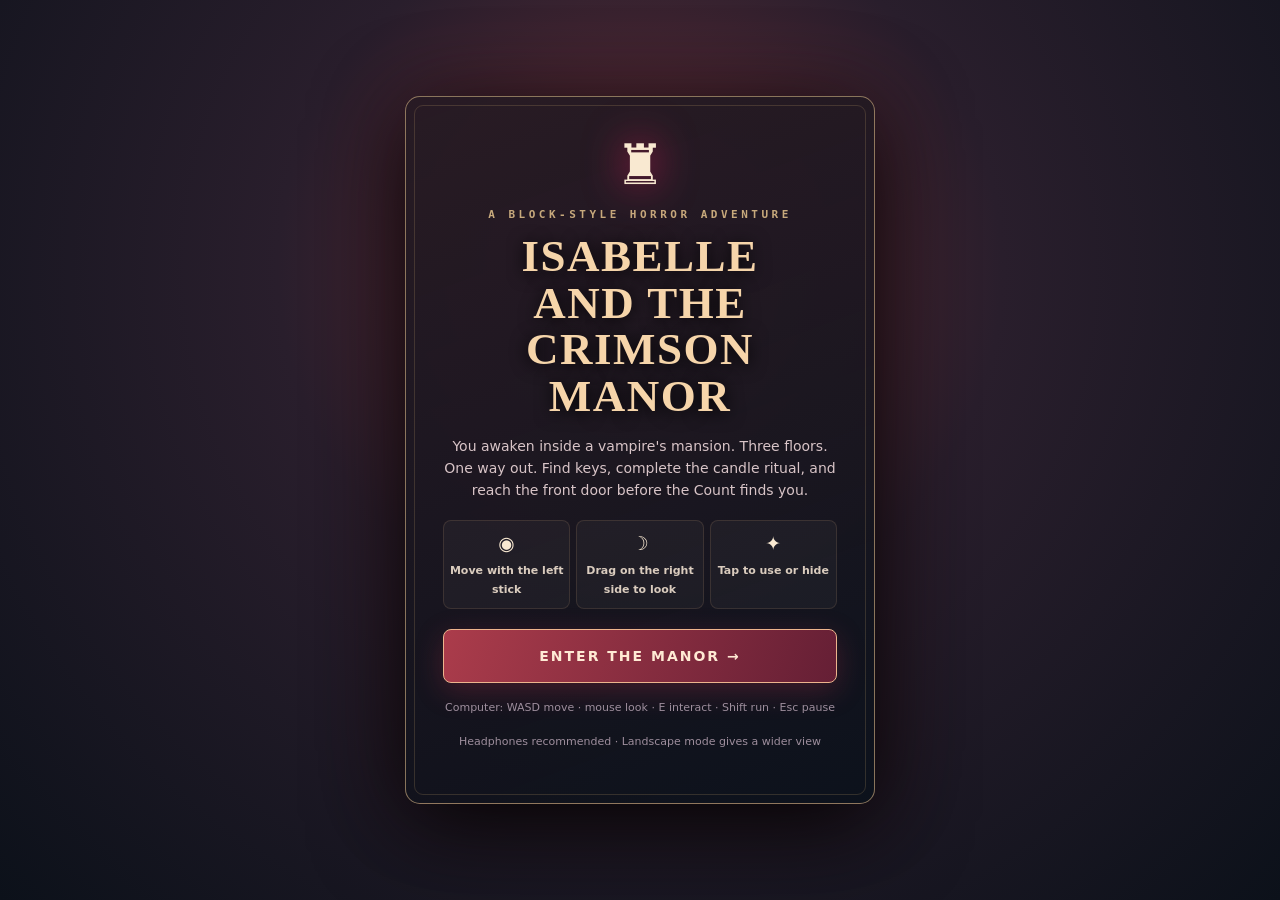
==== commit f903889b: "Rebuild Crimson Manor V2: textured voxel environments, corrected controls, performance and stealth g" ====
--- a/isabelle-crimson-manor/index.html
+++ b/isabelle-crimson-manor/index.html
@@ -2,15 +2,53 @@
 <html lang="en">
 <head>
 <meta charset="utf-8"><meta name="viewport" content="width=device-width,initial-scale=1,maximum-scale=1,user-scalable=no,viewport-fit=cover"><meta name="theme-color" content="#100a18">
-<title>Isabelle and the Crimson Manor — Voxel Horror Escape</title>
+<title>Crimson Manor: Isabelle’s Escape — Enhanced V2</title>
 <style>
 :root{--gold:#f3cf82;--cream:#f9eccf;--blood:#c52649;--panel:rgba(12,10,22,.82)}*{box-sizing:border-box;-webkit-tap-highlight-color:transparent}html,body{margin:0;width:100%;height:100%;overflow:hidden;background:#07060d;color:#f9e9d1;font-family:system-ui,-apple-system,'Segoe UI',sans-serif;touch-action:none;user-select:none}#game{position:fixed;inset:0;width:100%;height:100%;display:block;touch-action:none;background:#0b0a13}#shade{position:fixed;inset:0;z-index:4;pointer-events:none;background:radial-gradient(ellipse at center,transparent 35%,rgba(4,1,10,.72) 100%)}#bloodVignette{position:fixed;inset:0;z-index:5;pointer-events:none;opacity:0;background:radial-gradient(ellipse at center,transparent 30%,rgba(182,6,22,.76) 100%);transition:opacity .25s}#hud{position:fixed;inset:0;pointer-events:none;z-index:6;display:none}#hud.show{display:block}.top{position:absolute;top:max(12px,env(safe-area-inset-top));left:14px;right:14px;display:flex;justify-content:space-between;align-items:flex-start;gap:9px}.objective{max-width:clamp(215px,60vw,430px);padding:11px 12px 11px 14px;background:linear-gradient(100deg,rgba(17,12,28,.94),rgba(17,12,28,.72));border:1px solid #9a705a77;border-left:3px solid var(--gold);border-radius:8px;backdrop-filter:blur(7px);box-shadow:0 5px 22px #0007}.eyebrow{font:700 10px/1.2 ui-monospace,monospace;letter-spacing:2px;color:var(--gold);text-transform:uppercase}.objective b{display:block;font-size:clamp(12px,2.6vw,16px);line-height:1.35;margin-top:5px;font-weight:650}.objective small{display:block;font-size:11px;color:#cbbba9;margin-top:4px;line-height:1.3}#mapBox{width:124px;flex-shrink:0;background:rgba(13,12,25,.85);padding:6px;border:1px solid #90775b8c;border-radius:8px}#mapLabel{font-size:9px;letter-spacing:1.3px;text-align:center;color:var(--gold);font-weight:800;margin-bottom:4px}#map{display:block;width:110px;height:110px;image-rendering:pixelated}.readouts{position:absolute;top:119px;left:14px;display:flex;align-items:center;gap:12px;background:rgba(10,7,18,.66);border:1px solid #fff2;padding:6px 9px;border-radius:7px}.hearts{color:#ef4764;letter-spacing:3px;font-size:18px;text-shadow:0 0 10px #e31363}.stamina{height:5px;width:62px;background:#63546c;border-radius:8px;overflow:hidden}.stamina i{display:block;height:100%;width:100%;background:linear-gradient(90deg,#88aade,#cff6ed);transition:width .1s}#areaName{position:absolute;left:50%;top:24%;transform:translateX(-50%);color:#f9e8d0;text-align:center;font-family:Georgia,serif;font-size:clamp(18px,3vw,29px);letter-spacing:2px;text-shadow:0 3px 12px #000;opacity:0;transition:opacity .5s;white-space:nowrap}.crosshair{position:absolute;left:50%;top:50%;width:9px;height:9px;margin:-4.5px;border:1px solid #fff9;border-radius:50%;box-shadow:0 0 3px #000}.crosshair:after{content:'';position:absolute;left:3px;top:3px;width:1px;height:1px;background:#fff}#hint{position:absolute;bottom:clamp(145px,24vh,195px);left:50%;transform:translateX(-50%);text-align:center;max-width:85vw;min-width:230px;pointer-events:none;line-height:1.4;font-size:13px;color:#fceccc;text-shadow:0 1px 7px #000;background:#110c1bc7;border:1px solid #b891675c;border-radius:7px;padding:9px 12px;display:none}#hint strong{color:#ffe49b}#toast{position:absolute;top:35%;left:50%;transform:translate(-50%,-50%);text-align:center;min-width:min(280px,90vw);max-width:88vw;border:1px solid #a07855;border-radius:9px;padding:13px 20px;background:#16101de9;box-shadow:0 10px 40px #000a;opacity:0;transition:opacity .2s;font-size:15px;line-height:1.4;color:#ffe6bc}#danger{position:absolute;top:17%;left:50%;transform:translateX(-50%);font-size:11px;letter-spacing:3px;font-weight:900;color:#ff6475;text-shadow:0 0 12px #ff1230;opacity:0;text-align:center;white-space:nowrap}#bottom{position:absolute;bottom:max(22px,env(safe-area-inset-bottom));left:0;right:0;height:114px;display:flex;align-items:end;justify-content:space-between;pointer-events:none;padding:0 clamp(18px,5vw,80px)}#stick{width:125px;height:125px;border:2px solid #cba78255;background:radial-gradient(circle,#fff0 14%,#1613266d 80%);border-radius:50%;pointer-events:auto;touch-action:none;position:relative;box-shadow:inset 0 0 25px #040108aa}#knob{position:absolute;left:50%;top:50%;width:55px;height:55px;transform:translate(-50%,-50%);border:2px solid #ddc79f7a;border-radius:50%;background:#8d769a59;box-shadow:0 0 14px #0008}.buttons{display:flex;align-items:end;gap:10px;pointer-events:auto}button{font:inherit;color:inherit;touch-action:none}#action,#runButton{height:73px;border:1px solid #efd6a693;background:linear-gradient(150deg,#483746cc,#15101de0);box-shadow:0 5px 25px #0008;border-radius:18px;font-size:12px;letter-spacing:1.1px;font-weight:850;min-width:75px;padding:8px;pointer-events:auto}#action{min-width:94px;color:#ffe4ae;background:linear-gradient(135deg,#6f3a49e8,#271427f2)}#action:active,#runButton:active{transform:scale(.94);filter:brightness(1.5)}#runButton{border-radius:40px;height:63px;min-width:65px}.controlsHelp{position:absolute;bottom:2px;left:50%;transform:translateX(-50%);font:10px system-ui;color:#f2dcc8a3;white-space:nowrap}.screen{position:fixed;inset:0;z-index:12;overflow:auto;display:flex;align-items:center;justify-content:center;padding:18px;touch-action:pan-y;background:radial-gradient(ellipse at 50% 35%,#41202d 0%,#1d101e 49%,#07070d 100%)}.screen.hidden{display:none}.panel{position:relative;width:min(470px,100%);border:1px solid #b68d607d;border-radius:15px;background:linear-gradient(160deg,#291923ee,#100e19f7);box-shadow:0 20px 80px #000b, inset 0 0 40px #50202933;text-align:center;padding:clamp(21px,5vw,37px)}.panel:before{content:'';position:absolute;inset:8px;border:1px solid #cdab6d33;pointer-events:none;border-radius:9px}.crest{font-size:56px;filter:drop-shadow(0 0 21px #bc1c50);line-height:1.1}.smallcap{font:bold 11px ui-monospace,monospace;letter-spacing:3.5px;color:#c7a97c;margin:12px 0}.panel h1{font:700 clamp(27px,7vw,45px)/1.04 Georgia,serif;letter-spacing:1px;color:#f6d5aa;text-shadow:0 2px 17px #000;margin:11px auto;max-width:350px}.panel h2{font:700 36px/1.1 Georgia,serif;color:#f4d2a8}.panel p{font-size:14px;line-height:1.56;color:#d8c4c7;margin:16px 0}.rules{display:flex;gap:6px;align-items:stretch;justify-content:center;margin:19px 0 20px}.rule{flex:1;min-width:0;padding:11px 5px;background:#ffffff09;border:1px solid #edb88222;border-radius:8px}.rule span{display:block;font-size:19px;margin-bottom:5px}.rule b{font-size:11px;color:#daccbe}.primary{display:block;width:100%;min-height:54px;background:linear-gradient(90deg,#a32c45,#6d1a36);border:1px solid #edb48d;border-radius:8px;color:#ffead4;font-weight:900;letter-spacing:2px;font-size:14px;box-shadow:0 4px 20px #a30b4060;cursor:pointer}.primary:active{filter:brightness(1.2)}.foot{font-size:11px!important;color:#9e8e9d!important}#pauseButton,#soundButton{position:absolute;top:255px;right:14px;background:#0f0c1ecb;border:1px solid #c9a9804a;border-radius:7px;color:#dec9b6;padding:7px 10px;font-size:16px;pointer-events:auto}#soundButton{top:300px}.desktopNote{display:none}#hideMessage{position:absolute;inset:0;display:none;place-items:center;background:rgba(0,0,0,.76);font:18px Georgia,serif;letter-spacing:2px;text-align:center}#hideMessage.show{display:grid}#hideMessage small{display:block;font:13px system-ui;letter-spacing:0;margin-top:9px;color:#ccc}.stat{font-size:13px;color:#ffd2a1;margin:7px}@media(pointer:fine){#bottom{opacity:.82;bottom:12px}#stick{width:96px;height:96px}#knob{width:40px;height:40px}.desktopNote{display:block}}@media(max-height:600px){.panel{padding:16px}.panel h1{font-size:29px}.panel p{font-size:12px;margin:8px}.rules{margin:9px}.crest{font-size:32px}#mapBox{width:95px}#map{width:81px;height:81px}#bottom{height:92px}#stick{height:92px;width:92px}#knob{width:40px;height:40px}#action{height:58px}#runButton{height:52px}.readouts{top:95px}}
+
+/* NIGHTFALL V2 — readable cinematic controls and clear objective progression */
+#shade{background:radial-gradient(ellipse at center,transparent 44%,rgba(4,3,12,.57) 100%)}
+#game{image-rendering:auto}
+.top{gap:8px}
+.objective{background:linear-gradient(120deg,rgba(13,18,25,.94),rgba(16,14,23,.79));border-left:3px solid #e6c17c;box-shadow:0 8px 26px #000a}
+#mapBox{background:#10121bd9;border-color:#cba77687;box-shadow:0 7px 24px #0008}
+.readouts{background:#10121bbf;top:118px}
+#bottom{bottom:max(18px,env(safe-area-inset-bottom));z-index:2}
+#stick{background:radial-gradient(circle at center,#c1a8810a 0%,#17232c99 72%);border-color:#e5c3929c;box-shadow:0 0 25px #000a,inset 0 0 17px #0005}
+#knob{background:radial-gradient(circle at 34% 27%,#b99e8499,#5e526099);border-color:#e2c4a9bd;box-shadow:0 3px 14px #000a}
+#action,#runButton{font-size:12px;background:linear-gradient(135deg,#6f3342e8,#221922f6);border:1px solid #c9aa7aaf;box-shadow:0 3px 22px #000b,inset 0 1px #f2d39a30}
+#runButton{background:linear-gradient(135deg,#2b404fe8,#17171ef6)}
+#action.ready{background:linear-gradient(135deg,#ae6532,#512827);border-color:#ffd78a;box-shadow:0 0 22px #d9a65d77;animation:readyPulse 1.2s ease-in-out infinite alternate}
+@keyframes readyPulse{to{filter:brightness(1.25)}}
+#hint{bottom:clamp(142px,24vh,188px);background:linear-gradient(90deg,#151925ea,#26202de9);border:1px solid #d5b57b9e;color:#f7dfb7;box-shadow:0 4px 18px #000c}
+#hint strong{letter-spacing:.3px;font-size:15px}
+#danger{background:#280d15a8;border:1px solid #ad2a3b88;padding:8px 14px;border-radius:22px;top:16%}
+#hideMessage{background:radial-gradient(ellipse,rgba(0,0,0,.5),rgba(0,0,0,.87))}
+.crosshair{height:11px;width:11px;margin:-5.5px;border-color:#f2dcb58c;box-shadow:0 0 7px #130b16aa}
+#areaName{text-shadow:0 3px 17px #000,0 0 13px #000}
+.controlsHelp{left:50%;bottom:-2px;font-size:10px;color:#ffdeb6bb;letter-spacing:1px}
+.panel{background:linear-gradient(160deg,#281b24f9,#0b111bea);border-color:#c7a77caa;box-shadow:0 20px 90px #000e,0 0 90px #691a2436}
+.screen{background:radial-gradient(ellipse at 50% 30%,#67303a 0%,#291e2c 40%,#0c111a 100%)}
+.panel h1{font-family:Georgia,serif;letter-spacing:1.5px}
+.primary{background:linear-gradient(110deg,#ab3c4b,#651f35);box-shadow:0 8px 28px #a72e4550}
+#lookHelp{position:absolute;right:18%;bottom:119px;color:#ffeac0a9;pointer-events:none;font-size:10px;letter-spacing:1px}
+#hand{position:fixed;pointer-events:none;z-index:4;bottom:-26px;right:26%;width:132px;height:138px;display:none;transform:rotate(-9deg);filter:drop-shadow(0 6px 17px #0009)}
+#hand:before{content:'';position:absolute;left:43px;top:59px;width:44px;height:96px;background:linear-gradient(90deg,#714336,#d3a17d 27%,#b57b62 76%,#64382b);clip-path:polygon(20% 0,79% 0,98% 99%,7% 99%);border:4px solid #51322f}
+#hand:after{content:'';position:absolute;left:34px;top:18px;width:68px;height:54px;background:linear-gradient(135deg,#d6b08b,#8f5c4e);border:6px solid #61433b;clip-path:polygon(0 20%,70% 0,99% 37%,73% 100%,9% 95%)}
+#hand.show{display:block}
+#flashlight{position:fixed;bottom:0;left:0;width:100%;height:100%;z-index:3;pointer-events:none;background:radial-gradient(ellipse at 50% 55%,rgba(249,215,153,.035),transparent 60%);display:none}
+#flashlight.show{display:block}
+#progressTrack{display:flex;gap:5px;margin-top:9px}
+#progressTrack span{height:3px;flex:1;background:#77708055;border-radius:3px}
+#progressTrack span.done{background:#f2d18b;box-shadow:0 0 8px #c59552b8}
+@media (orientation:portrait){#lookHelp{right:9%;bottom:190px}.top{left:10px;right:10px}.objective{padding:8px 10px}.objective b{font-size:12px}.objective small{font-size:10px}#mapBox{width:108px}#map{width:96px;height:96px}.readouts{top:115px}}
+@media(max-height:600px){#bottom{bottom:10px}#hint{bottom:95px}#lookHelp{bottom:100px}#hand{width:90px;height:90px} .readouts{top:95px}}
 </style>
 </head>
 <body>
 <canvas id="game" aria-label="3D voxel mansion game"></canvas><div id="shade"></div><div id="bloodVignette"></div>
-<div id="hud"><div class="top"><div class="objective"><div class="eyebrow">ISABELLE • <span id="floorLabel">GROUND FLOOR</span></div><b id="quest">Find the Brass Key</b><small id="questHint">The library lies northwest.</small></div><div id="mapBox"><div id="mapLabel">MANOR MAP</div><canvas id="map" width="130" height="130"></canvas></div></div><div class="readouts"><div id="hearts" class="hearts">♥ ♥ ♥</div><div class="stamina"><i id="staminaFill"></i></div></div><div id="areaName"></div><div class="crosshair"></div><div id="danger">HE IS HUNTING YOU</div><div id="toast"></div><div id="hint"></div><div id="hideMessage"><div>YOU ARE HIDDEN<small>Stay quiet. Tap LEAVE when safe.</small></div></div><button id="pauseButton" title="Pause game">Ⅱ</button><button id="soundButton" title="Toggle sound">♫</button><div id="bottom"><div id="stick"><div id="knob"></div></div><div class="buttons"><button id="runButton">RUN<br>↗</button><button id="action">INTERACT<br>✦</button></div><div class="controlsHelp">LEFT: MOVE · RIGHT: LOOK</div></div></div>
-<div id="startScreen" class="screen"><div class="panel"><div class="crest">♜</div><div class="smallcap">A BLOCK-STYLE HORROR ADVENTURE</div><h1>ISABELLE<br>AND THE<br>CRIMSON MANOR</h1><p>You awaken inside a vampire's mansion. Three floors. One way out. Find keys, complete the candle ritual, and reach the front door before the Count finds you.</p><div class="rules"><div class="rule"><span>◉</span><b>Move with the left stick</b></div><div class="rule"><span>☽</span><b>Swipe right to look</b></div><div class="rule"><span>✦</span><b>Tap to use or hide</b></div></div><button id="startButton" class="primary">ENTER THE MANOR →</button><p class="foot desktopNote">Computer: WASD move · mouse look · E interact · Shift run · Esc pause</p><p class="foot">Headphones recommended · Play in landscape for a wider view</p></div></div>
+<div id="flashlight"></div><div id="hand"></div><div id="hud"><div class="top"><div class="objective"><div class="eyebrow">ISABELLE’S ESCAPE • <span id="floorLabel">GROUND FLOOR</span></div><b id="quest">Find the Brass Key</b><small id="questHint">The library is northwest; follow the gold dot.</small><div id="progressTrack"><span></span><span></span><span></span><span></span></div></div><div id="mapBox"><div id="mapLabel">MANOR MAP</div><canvas id="map" width="130" height="130"></canvas></div></div><div class="readouts"><div id="hearts" class="hearts">♥ ♥ ♥</div><div class="stamina"><i id="staminaFill"></i></div></div><div id="areaName"></div><div class="crosshair"></div><div id="danger">HE IS HUNTING YOU</div><div id="toast"></div><div id="hint"></div><div id="hideMessage"><div>YOU ARE HIDDEN<small>Stay quiet. Tap LEAVE when safe.</small></div></div><button id="pauseButton" title="Pause game">Ⅱ</button><button id="soundButton" title="Toggle sound">♫</button><div id="bottom"><div id="stick"><div id="knob"></div></div><div class="buttons"><button id="runButton">RUN<br>↗</button><button id="action">USE<br>✦</button></div><div class="controlsHelp">LEFT: MOVE · DRAG RIGHT HALF: LOOK</div></div></div>
+<div id="startScreen" class="screen"><div class="panel"><div class="crest">♜</div><div class="smallcap">A BLOCK-STYLE HORROR ADVENTURE</div><h1>ISABELLE<br>AND THE<br>CRIMSON MANOR</h1><p>You awaken inside a vampire's mansion. Three floors. One way out. Find keys, complete the candle ritual, and reach the front door before the Count finds you.</p><div class="rules"><div class="rule"><span>◉</span><b>Move with the left stick</b></div><div class="rule"><span>☽</span><b>Drag on the right side to look</b></div><div class="rule"><span>✦</span><b>Tap to use or hide</b></div></div><button id="startButton" class="primary">ENTER THE MANOR →</button><p class="foot desktopNote">Computer: WASD move · mouse look · E interact · Shift run · Esc pause</p><p class="foot">Headphones recommended · Landscape mode gives a wider view</p></div></div>
 <div id="endScreen" class="screen hidden"><div class="panel"><div class="crest" id="endCrest">☾</div><h2 id="endTitle">THE NIGHT IS OVER</h2><p id="endText"></p><div class="stat" id="endStats"></div><button class="primary" id="restartButton">PLAY AGAIN ↻</button></div></div>
 <script>
 'use strict';
@@ -32,9 +70,15 @@
 const gateTile=(x,z,f)=>(f===0&&!gateOpen&&x===10&&z===5)||(f===1&&candleCount<3&&x===10&&z===18);
 const canWalk=(f,x,z)=>x>=1&&x<20&&z>=1&&z<20&&!tiles[f][z][x]&&!gateTile(x,z,f);
 function openAt(f,x,z){let c=tiles[f][z];return !!c&&c[x]===0;}
-function collided(x,z){let r=.36;for(let dx of [-r,r])for(let dz of [-r,r]){const cx=Math.floor((x+dx)/CELL),cz=Math.floor((z+dz)/CELL);if(!canWalk(level,cx,cz))return true;}return false;}
+
+const solidProps=[
+[[1.34,1.40,1.80,.9],[1.34,3.5,1.80,.9],[1.34,5.65,1.80,.9],[5.55,1.40,1.80,.9],[5.55,3.5,1.80,.9],[5.55,5.65,1.80,.9],[3.7,5.6,2.34,1.19],[17,4.1,5,1.65],[17,16.55,3.2,2.2]],
+[[4,4.35,2.5,3.3],[17,16.7,2.5,3.3]],
+[[1.4,2,1.80,.9],[1.4,4,1.80,.9],[5.45,2,1.80,.9],[5.45,4,1.80,.9]]
+];
+function collided(x,z){let r=.36;for(let dx of [-r,r])for(let dz of [-r,r]){const cx=Math.floor((x+dx)/CELL),cz=Math.floor((z+dz)/CELL);if(!canWalk(level,cx,cz))return true;}for(const [cx,cz,w,d] of solidProps[level]){if(Math.abs(x-vcell(cx))<w/2+.27&&Math.abs(z-vcell(cz))<d/2+.27)return true}return false;}
 function makeShader(type,src){let s=gl.createShader(type);gl.shaderSource(s,src);gl.compileShader(s);if(!gl.getShaderParameter(s,gl.COMPILE_STATUS)){throw Error(gl.getShaderInfoLog(s))}return s;}
-const prog=gl.createProgram();gl.attachShader(prog,makeShader(gl.VERTEX_SHADER,`attribute vec3 aPos; attribute vec3 aNormal; attribute vec2 aUV; attribute vec3 aTint;uniform mat4 uVP;varying vec3 vWorld,vNorm,vTint;varying vec2 vUV;void main(){vWorld=aPos;vNorm=aNormal;vTint=aTint;vUV=aUV;gl_Position=uVP*vec4(aPos,1.);}`));gl.attachShader(prog,makeShader(gl.FRAGMENT_SHADER,`precision mediump float;uniform sampler2D uTex;uniform vec3 uEye;uniform vec3 uL0,uL1,uL2,uL3;uniform float uFade;varying vec3 vWorld,vNorm,vTint;varying vec2 vUV;void main(){vec4 tex=texture2D(uTex,vUV);vec3 norm=normalize(vNorm);float d=distance(vWorld,uEye);vec3 diff=uEye-vWorld;float near=clamp(1.-d/23.,0.,1.);float front=max(0.,dot(norm,normalize(diff+.0001)));float light=.22+near*(.68+.26*front);vec3 l=uL0-vWorld;float dist=length(l);light+=(max(0.,dot(normalize(l),norm))*.34+.14)/(1.+.024*dist*dist);l=uL1-vWorld;dist=length(l);light+=(max(0.,dot(normalize(l),norm))*.34+.14)/(1.+.024*dist*dist);l=uL2-vWorld;dist=length(l);light+=(max(0.,dot(normalize(l),norm))*.34+.14)/(1.+.024*dist*dist);l=uL3-vWorld;dist=length(l);light+=(max(0.,dot(normalize(l),norm))*.34+.14)/(1.+.024*dist*dist);vec3 color=tex.rgb*vTint*light;float fog=clamp((d-16.)/32.,0.,.84);color=mix(color,vec3(.026,.020,.053),fog);gl_FragColor=vec4(color*(1.-uFade),1.);}`));gl.linkProgram(prog);if(!gl.getProgramParameter(prog,gl.LINK_STATUS))throw Error(gl.getProgramInfoLog(prog));gl.useProgram(prog);
+const prog=gl.createProgram();gl.attachShader(prog,makeShader(gl.VERTEX_SHADER,`attribute vec3 aPos; attribute vec3 aNormal; attribute vec2 aUV; attribute vec3 aTint;uniform mat4 uVP;varying vec3 vWorld,vNorm,vTint;varying vec2 vUV;void main(){vWorld=aPos;vNorm=aNormal;vTint=aTint;vUV=aUV;gl_Position=uVP*vec4(aPos,1.);}`));gl.attachShader(prog,makeShader(gl.FRAGMENT_SHADER,`precision mediump float;uniform sampler2D uTex;uniform vec3 uEye;uniform vec3 uL0,uL1,uL2,uL3;uniform float uFade;varying vec3 vWorld,vNorm,vTint;varying vec2 vUV;void main(){vec4 tex=texture2D(uTex,vUV);vec3 norm=normalize(vNorm);float d=distance(vWorld,uEye);vec3 diff=uEye-vWorld;float near=clamp(1.-d/23.,0.,1.);float front=max(0.,dot(norm,normalize(diff+.0001)));float light=.33+near*(.70+.19*front);vec3 l=uL0-vWorld;float dist=length(l);light+=(max(0.,dot(normalize(l),norm))*.34+.14)/(1.+.024*dist*dist);l=uL1-vWorld;dist=length(l);light+=(max(0.,dot(normalize(l),norm))*.34+.14)/(1.+.024*dist*dist);l=uL2-vWorld;dist=length(l);light+=(max(0.,dot(normalize(l),norm))*.34+.14)/(1.+.024*dist*dist);l=uL3-vWorld;dist=length(l);light+=(max(0.,dot(normalize(l),norm))*.34+.14)/(1.+.024*dist*dist);vec3 color=tex.rgb*vTint*light;float fog=clamp((d-19.)/39.,0.,.70);color=mix(color,vec3(.047,.044,.060),fog);gl_FragColor=vec4(color*(1.-uFade),1.);}`));gl.linkProgram(prog);if(!gl.getProgramParameter(prog,gl.LINK_STATUS))throw Error(gl.getProgramInfoLog(prog));gl.useProgram(prog);
 const attrs={pos:gl.getAttribLocation(prog,'aPos'),normal:gl.getAttribLocation(prog,'aNormal'),uv:gl.getAttribLocation(prog,'aUV'),tint:gl.getAttribLocation(prog,'aTint')};const unif={vp:gl.getUniformLocation(prog,'uVP'),eye:gl.getUniformLocation(prog,'uEye'),tex:gl.getUniformLocation(prog,'uTex'),fade:gl.getUniformLocation(prog,'uFade'),light:[0,1,2,3].map(i=>gl.getUniformLocation(prog,'uL'+i))};
 const AT=64,COLS=8,ROWS=4,atlas=document.createElement('canvas');atlas.width=AT*COLS;atlas.height=AT*ROWS;const at=atlas.getContext('2d');const rand=(a,b,c)=>{let t=Math.sin(a*126.3+b*311.7+c*78.8)*43758.5453;return t-Math.floor(t)};
 function rect(x,y,w,h,c){at.fillStyle=c;at.fillRect(x,y,w,h)}
@@ -71,37 +115,153 @@
 texture(29,'#8b746f',()=>{for(let i=0;i<64;i+=9){rect(0,i,64,2,'#c4afa6');rect(i,0,2,64,'#4a3d48')}});
 texture(30,'#c0a766',()=>{for(let x=0;x<64;x+=13){rect(x,0,4,64,'#e7c886');rect(x+8,0,1,64,'#6e4b32')}for(let y=0;y<64;y+=17)rect(0,y,64,2,'#835934')});
 texture(31,'#161020',()=>{for(let i=0;i<60;i++){let x=rand(i,5,3)*64|0,y=rand(i,1,8)*64|0;rect(x,y,1,1,'#665875')}});
+
+// V2 crafted 64px voxel material atlas. Every pixel is generated locally: no texture downloads or network dependency.
+const pxart=(x,y,w,h,color)=>{at.fillStyle=color;at.fillRect(Math.round(x),Math.round(y),Math.round(w),Math.round(h))};
+function material(id,bg,draw){const ox=id%COLS*AT,oy=Math.floor(id/COLS)*AT;at.fillStyle=bg;at.fillRect(ox,oy,64,64);at.save();at.translate(ox,oy);draw();at.restore();}
+function n2(x,y,seed=0){let v=Math.sin(x*93.31+y*41.73+seed*127.11)*43758.125;return v-Math.floor(v)}
+material(0,'#686775',()=>{ // individually edged aged castle stone bricks
+ for(let y=0;y<64;y+=16){let offset=(y/16%2)*16;pxart(0,y,64,2,'#292c37');for(let x=-32+offset;x<64;x+=32){pxart(x,y+2,31,13,['#777582','#696b7a','#82808b','#626271'][(Math.abs(x+y)/16|0)%4]);pxart(x+2,y+3,27,2,'#96919a');pxart(x+1,y+12,29,2,'#514e5f');pxart(x,y+2,2,13,'#3b3b4a');for(let j=0;j<9;j++){let qx=x+3+Math.floor(n2(x,j+y,2)*24),qy=y+4+Math.floor(n2(j,x+y,3)*8);pxart(qx,qy,2,1,n2(qx,qy,1)>.5?'#9a96a0':'#4d4d60')}}}
+ for(let i=0;i<5;i++){const x=4+Math.floor(n2(i,11,6)*53),y=4+Math.floor(n2(i,24,8)*52);pxart(x,y,1,5,'#474451');pxart(x+1,y+4,5,1,'#474451');}
+});
+material(1,'#513842',()=>{ // wine damask wallpaper / dark oak paneling
+ for(let x=0;x<64;x+=16){pxart(x,0,2,64,'#31242e');pxart(x+3,0,1,64,'#76525c');for(let y=8;y<55;y+=20){pxart(x+9,y,3,6,'#8e6a68');pxart(x+6,y+4,9,3,'#88605f');pxart(x+8,y-3,5,2,'#88605f');pxart(x+10,y+7,1,3,'#ae7d70')}}pxart(0,0,64,5,'#221c26');pxart(0,57,64,7,'#33232d');pxart(0,56,64,1,'#aa7954')
+});
+material(2,'#694832',()=>{ // believable oak floorboards with knot/grain
+ for(let y=0;y<64;y+=16){let xoff=(y/16%2)*17;pxart(0,y,64,2,'#33252b');pxart(0,y+2,64,2,'#976a48');for(let x=-34+xoff;x<64;x+=34){pxart(x,y+3,32,12,['#80543a','#825939','#755039','#916345'][(x+y+134)&3]);pxart(x,y+3,1,12,'#342a2a');pxart(x+3,y+6,19,1,'#a97b54');pxart(x+7,y+9,15,1,'#68432d');pxart(x+21,y+6,5,1,'#51382e');pxart(x+13,y+9,1,1,'#d5a277')}}
+});
+material(3,'#782b36',()=>{ // woven red runner with square ornament
+ pxart(0,0,64,64,'#72283a');for(let i=0;i<64;i+=16){pxart(i,0,2,64,'#ad584c');pxart(0,i,64,2,'#9f4b49')}for(let y=7;y<64;y+=17)for(let x=7;x<64;x+=17){pxart(x,y,8,8,'#c9a46c');pxart(x+2,y+2,4,4,'#75253d');pxart(x+3,y+3,2,2,'#e4cb80');pxart(x-3,y+3,2,2,'#b76b62')}for(let y=0;y<64;y+=4){pxart(0,y,3,1,'#e1af75');pxart(60,y,4,1,'#e1af75')}
+});
+material(4,'#34303d',()=>{ // oak ceiling beams + carved inset panels
+ for(let y=0;y<64;y+=32){for(let x=0;x<64;x+=32){pxart(x,y,32,32,'#302d38');pxart(x+2,y+2,28,28,'#5a4850');pxart(x+5,y+5,22,22,'#2d2b38');pxart(x+7,y+7,18,18,'#42404b');pxart(x+15,y+9,2,14,'#67505a');pxart(x+9,y+15,14,2,'#67505a')}pxart(0,y,64,3,'#1e2029')}for(let x=0;x<64;x+=32)pxart(x,0,4,64,'#1f2029')
+});
+material(6,'#61402e',()=>{for(let x=0;x<64;x+=16){pxart(x,0,3,64,'#392830');pxart(x+3,0,2,64,'#b88756');for(let y=4;y<64;y+=19){pxart(x+6,y,9,3,'#956b44');pxart(x+8,y+6,5,2,'#49302d');pxart(x+7,y+13,7,2,'#765039')}}});
+material(7,'#525966',()=>{for(let y=0;y<64;y+=17){pxart(0,y,64,2,'#292c3a');for(let x=-(y%34);x<64;x+=25){pxart(x,y+2,24,14,'#656c76');pxart(x+2,y+4,20,2,'#90919c');pxart(x+4,y+10,9,2,'#4b5460');pxart(x,y+2,2,14,'#292d35')}}});
+material(8,'#51352c',()=>{ // Minecraft-like actual library bookshelf texture, 3 fully rendered rows
+ pxart(0,0,64,64,'#452d2b');pxart(0,0,5,64,'#9c673f');pxart(59,0,5,64,'#865437');
+ const colors=['#a24644','#3f7896','#b19351','#46705c','#ad6542','#765d8b','#d0a96c','#536581','#6f443c'];
+ for(let row=0;row<3;row++){let sy=row*21;pxart(5,sy,54,18,'#241f2a');let x=6,idx=0;while(x<57){let w=3+Math.floor(n2(row,idx,4)*3),h=12+Math.floor(n2(idx,row,9)*5),color=colors[(row*5+idx*3)%colors.length];pxart(x,sy+18-h,w,h,color);pxart(x,sy+18-h,1,h,'#f0b674');pxart(x+w-1,sy+18-h,1,h,'#242333');pxart(x+1,sy+18-h+3,Math.max(1,w-2),1,'#d3bf91');if(idx%3===0)pxart(x+1,sy+18-h+7,Math.max(1,w-2),1,'#d3bf91');x+=w+1;idx++}pxart(4,sy+18,56,3,'#b9834d');pxart(4,sy+20,56,1,'#2a1c26')}
+});
+material(9,'#17273f',()=>{ // glowing blue stained-glass panes in iron grid
+ for(let y=0;y<64;y+=16)for(let x=0;x<64;x+=16){pxart(x+1,y+1,14,14,['#184d71','#255979','#1a5470','#375e83'][(x/16+y/16)%4]);pxart(x+2,y+3,5,8,'#338a9b');pxart(x+8,y+7,5,5,'#83b9b7')}for(let n=0;n<64;n+=16){pxart(n,0,2,64,'#131927');pxart(0,n,64,2,'#101826')}for(let y=11;y<37;y++)for(let x=22;x<47;x++){let d=Math.hypot(x-34,y-23);if(d<12&&d>6)pxart(x,y,1,1,'#e0dfb4')}});
+material(10,'#837a79',()=>{for(let y=0;y<64;y+=16){pxart(0,y,64,2,'#3b3b47');pxart(0,y+2,64,2,'#a59c99');for(let x=0;x<64;x+=16){pxart(x,y+2,2,14,'#514950');pxart(x+4,y+5,8,2,'#c7b4a6');pxart(x+3,y+12,10,1,'#786f73')}}});
+material(11,'#dfcba2',()=>{for(let x=0;x<64;x+=8){pxart(x+1,0,2,64,'#fff3c7');pxart(x+5,0,1,64,'#aa966d')}pxart(0,55,64,9,'#8c6b53')});
+material(13,'#692239',()=>{for(let x=0;x<64;x+=11){pxart(x,0,3,64,'#a14555');pxart(x+6,0,2,64,'#471829')}for(let y=0;y<64;y+=19){pxart(0,y,64,2,'#ad6265');pxart(0,y+2,64,1,'#371723')}});
+material(15,'#242a32',()=>{for(let x=0;x<64;x+=11){pxart(x,0,6,64,'#a7a3a0');pxart(x+2,0,2,64,'#454b55');pxart(x+7,0,2,64,'#181c26')}for(let y=0;y<64;y+=17){pxart(0,y,64,7,'#3a3a45');pxart(0,y+2,64,2,'#8a8586')}});
+material(16,'#744930',()=>{for(let x=0;x<64;x+=22){pxart(x,0,4,64,'#3b292a');pxart(x+4,2,17,60,'#9c693c');pxart(x+6,6,13,52,'#734731');pxart(x+7,6,3,52,'#b58652')}for(let y=0;y<64;y+=18){pxart(0,y,64,2,'#39242d');pxart(0,y+2,64,1,'#b58d5a')}pxart(48,32,7,6,'#d9b767')});
+material(17,'#5a5153',()=>{for(let y=0;y<64;y+=14){pxart(0,y,64,2,'#252832');for(let x=0;x<64;x+=16){pxart(x+1,y+2,14,12,'#66636a');pxart(x+3,y+4,9,2,'#88838b');pxart(x+6,y+9,5,1,'#44434e')}}});
+material(19,'#53303a',()=>{pxart(3,3,58,58,'#bb8e50');pxart(8,8,48,48,'#3a2837');pxart(15,13,35,38,'#40252f');pxart(26,16,15,13,'#d6ae8b');pxart(25,12,17,7,'#29202c');pxart(22,29,24,21,'#793249');pxart(19,42,30,9,'#b48b5d');pxart(12,54,42,5,'#8f5a3b');pxart(15,8,32,2,'#e4ba76')});
+material(23,'#67626a',()=>{for(let y=0;y<64;y+=16){pxart(0,y,64,2,'#232633');for(let x=0;x<64;x+=16){pxart(x,y+2,15,14,'#74717a');pxart(x+2,y+4,11,2,'#9e97a0');pxart(x,y+2,2,14,'#383945')}}});
+material(25,'#15304a',()=>{for(let y=0;y<64;y+=16)for(let x=0;x<64;x+=16){pxart(x,y,16,16,'#254e66');pxart(x+2,y+2,12,12,'#408195');pxart(x+4,y+3,6,7,'#5f9eb5')}for(let j=0;j<10;j++){pxart(n2(j,3,8)*64,n2(j,6,2)*64,1,2,'#c6ddce')}});
+material(27,'#38343c',()=>{for(let y=0;y<64;y+=16){pxart(0,y,64,3,'#171d26');pxart(0,y+3,64,2,'#66646d');for(let x=0;x<64;x+=16){pxart(x,y+5,15,11,'#383843');pxart(x+2,y+8,8,2,'#565661')}}});
+material(28,'#674b35',()=>{for(let x=0;x<64;x+=16){pxart(x,0,3,64,'#352833');pxart(x+3,0,12,64,'#825c3d');pxart(x+6,0,2,64,'#a2774e');for(let y=4;y<64;y+=18)pxart(x+7,y,5,1,'#5a392f')}});
+material(30,'#b89c5b',()=>{for(let x=0;x<64;x+=12){pxart(x,0,4,64,'#f0d39a');pxart(x+5,0,2,64,'#754d38');pxart(x+9,0,2,64,'#dcb276')}for(let y=0;y<64;y+=16)pxart(0,y,64,3,'#745039')});
+// Add material-specific micrograin to masonry and carved wood; retain crisp pixels and book art.
+const atlasPixels=at.getImageData(0,0,atlas.width,atlas.height);
 const tex=gl.createTexture();gl.bindTexture(gl.TEXTURE_2D,tex);gl.texImage2D(gl.TEXTURE_2D,0,gl.RGBA,gl.RGBA,gl.UNSIGNED_BYTE,atlas);gl.texParameteri(gl.TEXTURE_2D,gl.TEXTURE_MAG_FILTER,gl.NEAREST);gl.texParameteri(gl.TEXTURE_2D,gl.TEXTURE_MIN_FILTER,gl.NEAREST);gl.texParameteri(gl.TEXTURE_2D,gl.TEXTURE_WRAP_S,gl.CLAMP_TO_EDGE);gl.texParameteri(gl.TEXTURE_2D,gl.TEXTURE_WRAP_T,gl.CLAMP_TO_EDGE);gl.uniform1i(unif.tex,0);
 function mesh(){return []}
 function addFace(m,points,n,tint,tile){let u0=(tile%COLS+0.015)/COLS, v0=(Math.floor(tile/COLS)+.015)/ROWS,u1=(Math.floor(tile%COLS)+.985)/COLS,v1=(Math.floor(tile/COLS)+.985)/ROWS;let corners=[[u0,v1],[u1,v1],[u1,v0],[u0,v0]];for(let idx of [0,1,2,0,2,3]){let p=points[idx],uv=corners[idx];m.push(p[0],p[1],p[2],n[0],n[1],n[2],uv[0],uv[1],tint[0],tint[1],tint[2]);}}
 const WHITE=[1,1,1];
 function cube(m,x,y,z,w,h,d,tile=0,tint=WHITE,faces='all'){const a=x-w/2,b=x+w/2,c=y-h/2,e=y+h/2,f=z-d/2,g=z+d/2;const F=[[[b,c,f],[a,c,f],[a,e,f],[b,e,f]],[0,0,-1]],B=[[[a,c,g],[b,c,g],[b,e,g],[a,e,g]],[0,0,1]],L=[[[a,c,f],[a,c,g],[a,e,g],[a,e,f]],[-1,0,0]],R=[[[b,c,g],[b,c,f],[b,e,f],[b,e,g]],[1,0,0]],U=[[[a,e,f],[a,e,g],[b,e,g],[b,e,f]],[0,1,0]],D=[[[a,c,g],[a,c,f],[b,c,f],[b,c,g]],[0,-1,0]];let fs={f:F,b:B,l:L,r:R,u:U,d:D};for(let k in fs){if(faces==='all'||faces.includes(k)){const data=fs[k];addFace(m,data[0],data[1],tint,tile)}}}
 function box(m,cx,cy,cz,w,h,d,t,tint=WHITE){cube(m,cx,cy,cz,w,h,d,t,tint)}
+
+// Authored, physically grounded furniture. Dimensions are real world metres (not screen-space overlays).
+function premiumFurnish(m,f,at){
+ const B=(x,y,z,w,h,d,t)=>box(m,vcell(x),y,vcell(z),w,h,d,t);
+ const free=(x,y,z,w,h,d,t)=>box(m,x,y,z,w,h,d,t);
+ function bookshelf(x,z,axis='z'){
+  B(x,1.58,z,1.79,3.14,.83,6);
+  B(x,3.05,z,1.83,.20,.89,5);B(x,.12,z,1.86,.24,.92,6);
+  if(axis==='z'){B(x,1.62,z+.435,1.59,2.83,.07,8);B(x,1.59,z-.435,1.55,2.78,.07,8)}
+  else {free(vcell(x)+.435,1.62,vcell(z),.07,2.83,.7,8);free(vcell(x)-.435,1.62,vcell(z),.07,2.83,.7,8)}
+  for(let y of [.40,1.36,2.32]){B(x,y,z+.45,1.75,.10,1.0,6);B(x,y,z-.45,1.75,.10,1.0,6)}
+  B(x,1.58,z, .14,3.05,.99,5);
+ }
+ function standingTable(x,z,w,d,mat=6){
+  B(x,.85,z,w,.17,d,mat);B(x,.98,z,w+.10,.06,d+.1,5);
+  for(let dx of [-w/2+.17,w/2-.17])for(let dz of [-d/2+.17,d/2-.17])free(vcell(x)+dx,.44,vcell(z)+dz,.22,.83,.22,6);
+ }
+ function chair(x,z){B(x,.49,z,.9,.17,.95,6);B(x,.97,z-.38,.94,1.18,.18,6);for(let dx of [-.31,.31])for(let dz of [-.31,.31])free(vcell(x)+dx,.23,vcell(z)+dz,.18,.46,.18,6)}
+ function floorLamp(x,z){B(x,.06,z,.67,.13,.67,27);B(x,1.05,z,.15,2,.15,30);B(x,2.10,z,.74,.30,.74,5);B(x,2.31,z,.54,.22,.54,21);B(x,2.41,z,.29,.18,.29,21)}
+ function torch(x,z){B(x,2.02,z,.23,.80,.26,6);B(x,2.24,z,.33,.19,.33,5);B(x,2.51,z,.25,.42,.25,21)}
+ function chest(x,z){B(x,.48,z,1.38,.96,.89,6);B(x,.96,z,1.45,.15,.92,5);B(x,.49,z+.47,.15,.75,.04,30);B(x,.54,z+.51,.19,.16,.05,30)}
+ function bed(x,z){
+  B(x,.24,z,2.5,.48,3.30,6);B(x,.54,z,2.30,.23,3.06,11);B(x,.72,z+.48,2.26,.27,1.9,13);B(x,.72,z-1.05,2.08,.23,.58,11);B(x,1.29,z-1.62,2.58,2.2,.24,6);
+  for(let dx of [-1.17,1.17])for(let dz of [-1.53,1.53])free(vcell(x)+dx,.66,vcell(z)+dz,.21,1.33,.22,6)
+ }
+ function painting(x,z){B(x,1.90,z,1.93,1.57,.15,5);B(x,1.90,z+.10,1.60,1.28,.08,19)}
+ function pillar(x,z){B(x,1.79,z,.69,3.58,.69,6);B(x,.27,z,.9,.54,.9,5);B(x,3.31,z,.94,.48,.94,5)}
+ function fire(x,z){
+  B(x,.60,z,2.13,1.18,1.25,10);B(x,1.35,z,2.38,.23,1.48,6);B(x,.61,z+.65,1.20,.94,.10,27);
+  for(let dx of [-.3,0,.3])free(vcell(x)+dx,.51,vcell(z)+.74,.25,.62,.18,21)
+ }
+ // Floor-specific, thematic landmarks make each room distinguishable and recognizable.
+ if(f===0){
+  for(let z of [1.40,3.5,5.65])bookshelf(1.34,z,'x');
+  for(let z of [1.40,3.5,5.65])bookshelf(5.55,z,'x');
+  for(let x of [2.45,4.35])bookshelf(x,1.34,'z');
+  standingTable(3.7,5.6,2.34,1.19);B(3.7,1.15,5.6,.42,.26,.60,11);B(3.7,1.40,5.6,.50,.14,.64,19);
+  for(let [x,z] of [[2.6,5.75],[4.6,5.75]])chair(x,z);
+  standingTable(17,4.1,5.0,1.65);for(let x of [15.3,16.5,17.8,19]){chair(x,2.75);chair(x,5.46)}
+  fire(17,1.5);painting(17,6.52);B(18.0,1.22,6.30,.43,2.44,.43,30);
+  for(let [x,z] of [[1.8,15],[5.6,17.8]]){standingTable(x,z,2.1,1.3);B(x,1.30,z,.8,.7,.7,27)}
+  // The piano has a grounded body and clear ivory keys.
+  B(17,0.96,16.55,3.2,1.72,2.20,27);B(17,1.90,15.9,3.34,.20,1.35,6);
+  B(17,1.28,17.57,3.1,.20,.60,11);for(let x=-1.28;x<=1.28;x+=.42)free(vcell(17)+x,1.41,vcell(17.55),.19,.06,.34,27);
+  for(let [x,z] of [[14.7,18],[19,15]])floorLamp(x,z);
+  chest(5.2,11.1);chest(16.4,10.9);
+ } else if(f===1){
+  for(let [x,z] of [[4.0,4.35],[17.0,16.7]])bed(x,z);
+  for(let [x,z] of [[2,2],[18,3],[2,16],[18,18]])chest(x,z);
+  for(let x of [2.0,4.6])bookshelf(x,18.2,'z');
+  for(let [x,z] of [[2,5],[16,5],[5,17]]){standingTable(x,z,1.3,1.2);B(x,1.19,z,.40,.44,.40,11)}
+  painting(15.8,6.35);painting(18.1,6.35);
+  floorLamp(17.8,2.8);floorLamp(2.2,17.8);
+ }else{
+  for(let x of [1.4,5.45])for(let z of [2,4,5.8])bookshelf(x,z,'x');
+  for(let x of [14.8,17.5])bookshelf(x,2.1,'z');
+  B(17,1.05,4.8,2.2,2.10,1.7,27);B(17,2.2,4.8,1.50,.14,1.4,22);
+  chest(3.0,16.4);chest(5.6,18.2);chest(17,15.5);B(17,0.54,17,1.90,1.1,1.90,17);
+  for(let [x,z] of [[4.2,10],[16.4,10]])floorLamp(x,z);
+ }
+ // Masonry trim, continuous wooden beams, decorative windows held by actual frames.
+ for(let [x,z] of [[8.2,8.2],[12.8,8.2],[8.2,12.8],[12.8,12.8]])pillar(x,z);
+ for(let z of [8,12])for(let x of [8.8,12.2])torch(x,z);
+ for(let x of [4,16])for(let z of [8.8,12.2])torch(x,z);
+ for(let [x,z] of [[10,10],[10,4.5],[10,16]]){
+  B(x,3.60,z,.11,.56,.11,27);B(x,3.30,z,.65,.08,.65,30);
+  B(x,3.05,z,1.42,.16,1.42,30);
+ }
+ // Beams are structurally attached to the coffered ceiling at y=3.7.
+ for(let x of [7.85,13.15])for(let z of [9.6,11.4])B(x,3.63,z,.25,.27,4.5,6);
+}
 function furniture(m,f){const w=(x,z)=>[vcell(x),vcell(z)];const make=(x,z,dx,dy,dz,t)=>box(m,vcell(x),dy,vcell(z),dx,dy*2,dz,t);function at(x,z,y,a,b,c,t,tint){box(m,vcell(x),y,vcell(z),a,b,c,t,tint)}
  // Four distinct rooms on each storey: block-crafted props with no opaque invisible barriers.
  if(f===0){
  // library
- for(let x of [1.7,5.5])for(let z of [2,4,5.3])at(x,z,1.32,1.0,2.55,.48,8);
- at(3.5,5.2,.51,2.2,1.0,1.2,6);at(3.5,5.2,1.06,2.4,.18,1.25,2);at(3.5,5.2,1.37,.48,.44,.43,19);
+ // authentic block-built bookcases are now constructed in premiumFurnish.
+
  // dining hall
- at(17,4,0.9,5.9,.28,1.55,6);for(let x of [15.3,18.7])for(let z of [2.7,5.3])at(x,z,.65,.75,1.3,.82,6);
- at(17,2,1.7,2,.9,.7,8);
+
+
  // workshop
- for(let x of [2,5.4])at(x,17,.85,1.6,1.3,2.3,6);for(let z of [15.2,18.2])at(2,z,1.7,.9,.7,.6,15);at(4,15,1.3,1.6,1.8,.35,27);
+
  // music room and piano
- at(16.5,16,.84,3.0,1.2,1.7,27);at(16.5,15.4,1.42,3.0,.27,.7,27);for(let x=15.4;x<=17.5;x+=.3)at(x,16.88,1.02,.25,.06,.3,11);at(18.4,18,1.7,1,.9,.7,19);
+
  } else if(f===1){
  // beds and dresser
- for(let [x,z] of [[4.5,4.5],[17,17]]){at(x,z,.55,2.8,.7,3.25,6);at(x,z,.98,2.8,.2,3.25,13);at(x,z-1.18,1.15,1.8,.24,.7,11)}
- for(let z of [2,5,16,18])at(18,z,1.3,.9,2.4,.7,6);
- for(let x of [2,5])at(x,16.8,1.2,1.1,2.3,.8,8);
- at(4.9,5.2,1.6,.1,2.0,1.4,19);at(16,5.2,1.6,.1,2.0,1.4,19);
+
+
+
+
  }else{
- for(let x of [2,5,15,18])for(let z of [2,5])at(x,z,1.25,.85,2.4,.8,8);
- at(17,3,.8,2.5,1.0,2.5,17);at(17,3,1.6,1.4,.45,1.4,22);
- for(let x of [2,5])for(let z of [15,18])at(x,z,.65,1.1,1.3,1.1,6);
- at(17,17,.56,2.1,1.12,2.1,17);at(17,17,1.18,1.55,.25,1.55,5);
- }
+
+
+
+
+ }
+ premiumFurnish(m,f,at);
  // grandfather clocks, carpets, chandeliers, braziers, picture frames, stair archways
  for(let [x,z] of [[8.65,8.65],[12.35,8.65],[8.65,12.35],[12.35,12.35]]){at(x,z,1.65,.62,3.3,.62,0);at(x,z,3.1,1.0,.22,1.0,5)}
  for(let [x,z] of [[10,10],[10,4.5],[10,16]]){
@@ -133,15 +293,24 @@
  if(f===2&&!silver)pedestal(17,17);
 }
 const wardrobes=[[{x:5,z:5},{x:18,z:18}],[{x:5,z:5},{x:18,z:18}],[{x:4,z:4},{x:18,z:5}]];
+function wallMaterial(f,x,z){
+ if(x===0||z===0||x===20||z===20)return f===2?7:0;
+ if(f===2)return 7;
+ if(f===1)return (x<7&&z<7)?16:1;
+ if(x<8&&z<8)return 1; // burgundy wallpaper and antique library
+ if(x>12&&z<8)return 16; // timber clad dining room
+ if(x>12&&z>12)return 1; // upholstered music room
+ return 0;
+}
 function worldGeo(f){let m=mesh();let wallTile=f===2?7: f===1?1:0, floorTile=f===2?4:2;
 for(let z=0;z<N;z++)for(let x=0;x<N;x++){
  let cx=vcell(x),cz=vcell(z),wall=tiles[f][z][x];
- if(!wall){let carpet=((x>=9&&x<=11)||(z>=9&&z<=11))&&((z>7&&z<14)||(x>7&&x<14));let tile=carpet?3:floorTile;if((x+z)%7===0&&f===2)tile=23;
+ if(!wall){let carpet=((x>=9&&x<=11)||(z>=9&&z<=11))&&((z>7&&z<14)||(x>7&&x<14));let tile=carpet?3:(f===1&&((x+z)%12===0)?24:floorTile);if((x+z)%7===0&&f===2)tile=23;
  cube(m,cx,-.14,cz,CELL,.28,CELL,tile,WHITE,'u');
  cube(m,cx,3.85,cz,CELL,.16,CELL,f===2?27:4,WHITE,'d');
  }else{
   if(x!==0&&x!==20&&z!==0&&z!==20&&!(openAt(f,x+1,z)||openAt(f,x-1,z)||openAt(f,x,z+1)||openAt(f,x,z-1)))continue;
-  cube(m,cx,1.8,cz,CELL,3.6,CELL,(x===0||z===0||x===20||z===20)?0:wallTile,WHITE,'all');
+  cube(m,cx,1.8,cz,CELL,3.6,CELL,wallMaterial(f,x,z),WHITE,'all');
   if(x!==0&&x!==20&&z!==0&&z!==20){cube(m,cx,.23,cz,CELL,.46,CELL,6,WHITE,'all');cube(m,cx,3.47,cz,CELL,.25,CELL,5,WHITE,'all')}
  }
 }
@@ -153,7 +322,7 @@
 function matPerspective(fov,aspect,near,far){let t=1/Math.tan(fov/2),q=1/(near-far);return new Float32Array([t/aspect,0,0,0,0,t,0,0,0,0,(far+near)*q,-1,0,0,2*far*near*q,0])}
 function matLook(eye,at,up){let zx=eye[0]-at[0],zy=eye[1]-at[1],zz=eye[2]-at[2];let n=Math.hypot(zx,zy,zz);zx/=n;zy/=n;zz/=n;let xx=up[1]*zz-up[2]*zy,xy=up[2]*zx-up[0]*zz,xz=up[0]*zy-up[1]*zx;n=Math.hypot(xx,xy,xz);xx/=n;xy/=n;xz/=n;let yx=zy*xz-zz*xy,yy=zz*xx-zx*xz,yz=zx*xy-zy*xx;return new Float32Array([xx,yx,zx,0,xy,yy,zy,0,xz,yz,zz,0,-(xx*eye[0]+xy*eye[1]+xz*eye[2]),-(yx*eye[0]+yy*eye[1]+yz*eye[2]),-(zx*eye[0]+zy*eye[1]+zz*eye[2]),1])}
 function mm(a,b){let c=new Float32Array(16);for(let j=0;j<4;j++)for(let i=0;i<4;i++){c[j*4+i]=a[0*4+i]*b[j*4+0]+a[1*4+i]*b[j*4+1]+a[2*4+i]*b[j*4+2]+a[3*4+i]*b[j*4+3]}return c}
-function resize(){const dpr=Math.min(window.devicePixelRatio||1,1.5);let w=Math.floor(innerWidth*dpr),h=Math.floor(innerHeight*dpr);if(canvas.width!==w||canvas.height!==h){canvas.width=w;canvas.height=h;gl.viewport(0,0,w,h)}}addEventListener('resize',resize);resize();
+function resize(){const dpr=Math.min(window.devicePixelRatio||1,1.18);let w=Math.floor(innerWidth*dpr),h=Math.floor(innerHeight*dpr);if(canvas.width!==w||canvas.height!==h){canvas.width=w;canvas.height=h;gl.viewport(0,0,w,h)}}addEventListener('resize',resize);resize();
 function objectGeo(t){let m=[];const bob=Math.sin(sec*2.8)*.15;if(level===0&&!brass){let x=vcell(3),z=vcell(3);cube(m,x,.92+bob,z,.8,.19,.23,5);cube(m,x+.32,.76+bob,z,.16,.43,.16,5);cube(m,x+.22,.63+bob,z,.44,.11,.14,5);cube(m,x,1.17+bob,z,.36,.07,.15,30)}
 if(level===2&&!silver){let x=vcell(17),z=vcell(17);cube(m,x,1.01+bob,z,.92,.22,.25,29);cube(m,x+.32,.86+bob,z,.18,.43,.18,29);cube(m,x-.28,.86+bob,z,.18,.41,.17,29);cube(m,x,1.2+bob,z,.42,.11,.3,22)}
 if(level===1)for(let i=0;i<3;i++){let [x,z]=[[3,3],[17,3],[3,17]][i];const t=candles[i]?22:21, height=candles[i]?.38:.2;cube(m,vcell(x),1.3+height/2+Math.sin(sec*5+i)*.05,vcell(z),.28,height,.28,t);if(candles[i])cube(m,vcell(x),1.63,vcell(z),.12,.2,.12,22)}
@@ -188,35 +357,159 @@
  sqr(8,2,48,82,'#58332a');for(let x=14;x<=47;x+=16){sqr(x,7,12,72,'#845238');sqr(x+2,13,5,60,'#9d6d4b')}sqr(48,45,5,5,'#f6da86');sqr(5,2,6,82,'#d5b278');sqr(54,2,6,82,'#d5b278');
 }
 FALLBACK_SPRITES[name]=c;return c}
+// V2 software 3D renderer: textured floors, coffered ceilings, voxel walls, cached detailed sprites.
+// Runs without WebGL (common when an Android browser opens a content:// HTML file).
+const sceneCanvas=document.createElement('canvas'),sceneCtx=sceneCanvas.getContext('2d',{alpha:false});
+const artCache={};
+function craftedSprite(name){
+ if(artCache[name])return artCache[name];
+ const c=document.createElement('canvas');c.width=96;c.height=128;const a=c.getContext('2d');a.imageSmoothingEnabled=false;
+ function R(x,y,w,h,col){a.fillStyle=col;a.fillRect(x,y,w,h)}
+ function tile(id,x,y,w,h){a.drawImage(atlas,id%8*64,Math.floor(id/8)*64,64,64,x,y,w,h)}
+ function shadow(){a.fillStyle='#0007';a.beginPath();a.ellipse(48,119,37,8,0,0,PI*2);a.fill()}
+ function frame(){R(6,4,7,118,'#4e3027');R(83,4,7,118,'#4e3027');R(9,5,77,7,'#ca9155');R(8,107,78,10,'#ae7543');R(13,12,69,94,'#1a1926')}
+ shadow();
+ switch(name){
+ case 'shelf':{
+ frame();a.drawImage(atlas,8%8*64,Math.floor(8/8)*64,64,64,13,13,69,94);
+ R(8,40,76,6,'#573a2f');R(8,74,76,6,'#56372c');for(let y of [38,72,103]){R(8,y,76,4,'#bb8554');R(8,y+4,76,2,'#3e2a29')}
+ R(11,13,3,89,'#d19a5d');R(80,13,3,89,'#493022');R(8,10,78,4,'#dfb473');break;}
+ case 'wardrobe':{
+ R(13,17,69,98,'#321f29');tile(16,17,21,61,89);R(12,10,70,11,'#b88956');R(10,16,7,94,'#4a2c24');R(78,17,7,94,'#3a2126');R(45,23,3,82,'#3c2730');R(42,66,3,7,'#e2bd6f');R(51,66,3,7,'#d8b272');R(16,106,65,8,'#b88555');break;}
+ case 'vampire':{
+ // Detailed cuboid Count: cape, block hairline, facial expression, glowing red eyes.
+ R(9,56,78,62,'#401329');R(2,69,20,43,'#781f41');R(73,69,21,43,'#701e3b');R(18,67,60,47,'#281c2d');R(29,111,16,12,'#171a23');R(52,111,16,12,'#171a23');
+ R(25,17,46,51,'#c3a38e');R(29,22,38,36,'#e0c3a5');R(23,12,50,17,'#191922');R(20,19,12,43,'#171720');R(66,19,9,43,'#171720');R(18,15,57,6,'#35222a');
+ R(34,44,11,7,'#ff3657');R(56,44,11,7,'#f83351');R(39,44,4,2,'#ffdab3');R(58,44,4,2,'#ffdac1');R(42,59,7,8,'#fff0d8');R(57,59,7,8,'#fff0d8');R(44,64,3,6,'#af292f');R(59,64,3,6,'#af292f');R(30,79,35,30,'#b49c91');R(46,71,8,40,'#9b2940');R(5,86,17,25,'#201824');R(77,86,17,25,'#201824');break;}
+ case 'key':{
+ const silver=level===2;let metal=silver?'#c9ecfa':'#f5d38b',metal2=silver?'#78b6d0':'#9d6e3c';
+ a.shadowColor=silver?'#84efff':'#ffe2a0';a.shadowBlur=17;R(36,19,26,29,metal);R(41,24,16,19,'#322b35');a.shadowBlur=0;R(46,42,9,56,metal);R(51,77,26,8,metal);R(55,85,7,13,metal2);R(67,85,7,13,metal2);R(37,19,26,6,'#fff4cb');R(41,47,17,6,metal2);R(26,109,43,7,'#7c635b');break;}
+ case 'candle':{
+ R(26,105,48,6,'#876246');R(31,53,35,53,'#dfd5b5');R(38,56,5,47,'#fff6d2');R(61,56,5,43,'#a6a092');R(44,48,7,10,'#43333a');
+ a.shadowColor='#70fffb';a.shadowBlur=20;R(39,17,20,32,'#3fd4e2');R(45,10,9,29,'#e4ffed');R(42,26,16,23,'#a1fefe');a.shadowBlur=0;break;}
+ case 'gate':{
+ R(10,8,78,111,'#2c2b33');for(let x=13;x<85;x+=11){R(x,7,5,108,'#5f6570');R(x+1,7,2,108,'#b2b6b0');R(x+5,7,2,108,'#151923')}
+ for(let y of [26,70,106]){R(7,y,84,8,'#222832');R(7,y,84,3,'#8b8991');for(let x=20;x<85;x+=22)R(x,y+3,4,4,'#bfa46d')}break;}
+ case 'door':{
+ R(13,5,68,118,'#493028');R(17,9,60,103,'#a17444');R(22,17,49,90,'#71422f');for(let x of [25,49]){R(x,20,22,38,'#4b2c2b');R(x+4,24,14,30,'#895439');R(x,63,22,37,'#55302b');R(x+4,67,14,29,'#845036')}
+ R(60,73,10,8,'#f3cf74');R(64,73,3,8,'#fff3b1');R(10,7,8,113,'#8d8b84');R(80,7,6,113,'#9b9489');break;}
+ case 'stairs':{
+ for(let i=0;i<7;i++){let xx=8+i*6,yy=107-i*11;R(xx,yy,80-i*9,13,'#47434d');R(xx,yy,80-i*9,5,'#c4b3a0');R(xx+3,yy+5,73-i*9,3,'#77727b')}
+ R(44,11,9,18,'#e9d29d');R(37,16,23,6,'#d6b376');break;}
+ case 'table':case 'furniture':{
+ tile(6,10,49,74,20);R(6,44,84,13,'#a76d44');R(8,58,12,55,'#53362e');R(76,58,12,55,'#4c332a');R(15,58,63,6,'#2d2227');break;}
+ case 'piano':{R(13,46,70,64,'#1f1d29');R(10,40,77,17,'#59434a');R(16,58,67,15,'#d1c09a');for(let x=17;x<84;x+=8)R(x,58,5,9,'#f1ead4');for(let x=21;x<79;x+=15)R(x,57,5,7,'#29222a');R(18,105,10,17,'#30262e');R(70,105,10,17,'#30262e');break;}
+ case 'portrait':{R(10,16,76,92,'#b88b52');R(18,23,61,77,'#3b283c');tile(19,19,24,59,75);R(10,16,76,7,'#e4c78d');break;}
+ case 'torch':{R(36,90,28,24,'#4e3932');R(45,48,9,48,'#bc9161');R(34,63,31,9,'#e5b573');a.shadowColor='#ff9b39';a.shadowBlur=22;R(40,26,20,36,'#fa9f42');R(45,15,10,27,'#ffe7a2');a.shadowBlur=0;break;}
+ case 'bed':{R(4,85,88,19,'#6b3938');R(12,60,80,29,'#a45564');R(13,48,76,15,'#eee0b4');R(6,95,8,30,'#4a332d');R(82,95,8,30,'#4a332d');R(7,43,10,65,'#5f3b31');break;}
+ default:return sprite(name);
+ }
+ artCache[name]=c;return c;
+}
+let scenePixels=null,scene32=null,sceneW=0,sceneH=0,rayDirX=null,rayDirZ=null;
+let nextSoftFrame=0;
 function renderFallback(){
-let c=fallbackCtx,W=canvas.width,H=canvas.height,focus=H/(2*Math.tan(PI/5.7)),horizon=H*.51+pitch*H*.53;
-c.clearRect(0,0,W,H);let upper=c.createLinearGradient(0,0,0,Math.max(1,horizon));upper.addColorStop(0,'#0a1021');upper.addColorStop(.7,'#30233c');upper.addColorStop(1,'#4d3143');c.fillStyle=upper;c.fillRect(0,0,W,horizon);let floor=c.createLinearGradient(0,horizon,0,H);floor.addColorStop(0,'#35283c');floor.addColorStop(1,'#130d1b');c.fillStyle=floor;c.fillRect(0,horizon,W,H-horizon);
-const stride=clamp(Math.floor(W/270),2,5), depth=new Float32Array(Math.ceil(W/stride)+2);
-for(let i=0;i*stride<W;i++){
- let xx=i*stride,da=Math.atan((xx+stride/2-W/2)/focus),a=yaw+da,dx=Math.sin(a),dz=Math.cos(a),dist=0,tx=0,tz=0,hit=false;
- for(let j=0;j<350;j++){dist+=.145;tx=px+dx*dist;tz=pz+dz*dist;let gx=Math.floor(tx/CELL),gz=Math.floor(tz/CELL);if(!canWalk(level,gx,gz)){hit=true;break}if(dist>48)break}
- if(!hit){depth[i]=999;continue}let cd=Math.max(.12,dist*Math.cos(da));depth[i]=cd;let top=horizon-(3.6-1.65)*focus/cd,bot=horizon+1.65*focus/cd,wallH=bot-top;
- let zFr=(tz/CELL)%1,xFr=(tx/CELL)%1;const nearX=Math.min(xFr,1-xFr),nearZ=Math.min(zFr,1-zFr);let coord=nearX<nearZ?zFr:xFr;if(coord<0)coord+=1;
- let wallTile=(level===2?7:level===1?1:0);if(gateTile(Math.floor(tx/CELL),Math.floor(tz/CELL),level))wallTile=15;const sx=(wallTile%COLS)*AT+Math.floor(coord*(AT-2))+1,sy=Math.floor(wallTile/COLS)*AT+1;
- c.drawImage(atlas,sx,sy,1,AT-2,xx,top,stride+1,wallH);
- let shade=clamp(cd/48,0,.76)+(nearX<nearZ?.09:0);c.fillStyle='rgba(3,3,16,'+shade.toFixed(3)+')';c.fillRect(xx,top,stride+1,wallH);
-}
-let objects=[];function push(x,z,t,h=1.65,y=0){objects.push({x:vcell(x),z:vcell(z),type:t,h,y})}
-for(let p of wardrobes[level])push(p.x,p.z,'wardrobe',2.8);
-if(level===0){if(!brass)push(3,3,'key',.96,.64);if(!gateOpen)push(10,5,'gate',2.8);push(10,2,'stairs',1.8);push(10,18,'door',2.7);for(let p of [[2,2],[5,2],[2,5],[5,5]])push(...p,'shelf',2.25);
- for(let p of [[17,3],[3,17],[17,17]])push(...p,'furniture',1.2);
-}else if(level===1){[[3,3],[17,3],[3,17]].forEach(([x,z],i)=>{if(!candles[i])push(x,z,'candle',1.15,.6)});push(10,2,'stairs',1.7);push(10,18,candleCount===3?'stairs':'gate',2.5);
-}else{if(!silver)push(17,17,'key',1.3,.7);push(10,18,'stairs',1.9);for(let p of [[2,2],[5,2],[17,3]])push(...p,'shelf',2.2)}
-if(enemyAwake&&state==='playing'&&!isHidden)objects.push({x:enemy.x,z:enemy.z,type:'vampire',h:2.65,y:0});
-objects=objects.map(o=>({...o,forward:Math.sin(yaw)*(o.x-px)+Math.cos(yaw)*(o.z-pz),side:Math.cos(yaw)*(o.x-px)-Math.sin(yaw)*(o.z-pz)})).filter(o=>o.forward>.3).sort((a,b)=>b.forward-a.forward);
-for(let o of objects){let screenX=W/2+o.side*focus/o.forward,sw=focus*o.h/o.forward*.78,sh=focus*o.h/o.forward,yBottom=horizon+(1.65-o.y)*focus/o.forward,sy=yBottom-sh;if(screenX+sw/2<0||screenX-sw/2>W)continue;
-const img=sprite(o.type),start=Math.max(0,Math.floor(screenX-sw/2)),end=Math.min(W,Math.ceil(screenX+sw/2));let fullWidth=sw;
-for(let x=start;x<end;x+=stride){const ri=clamp(Math.floor(x/stride),0,depth.length-1);if(o.forward<depth[ri]+.1){let srX=(x-(screenX-sw/2))/fullWidth*img.width;c.drawImage(img,clamp(Math.floor(srX),0,img.width-1),0,Math.max(1,stride/fullWidth*img.width),img.height,x,sy,stride+1,sh)}}
-}
-if(isHidden){c.fillStyle='rgba(0,0,0,.44)';c.fillRect(0,0,W,H)}
-}
-
-function render(){resize();if(!nativeGL){if(state!=='menu')renderFallback();return;}gl.clearColor(.026,.020,.053,1);gl.enable(gl.DEPTH_TEST);gl.disable(gl.CULL_FACE);gl.clear(gl.COLOR_BUFFER_BIT|gl.DEPTH_BUFFER_BIT);if(state==='menu')return;
+ // Cap render resolution, but preserve device aspect; render upscaled with crisp nearest pixels.
+ let W=Math.max(270,Math.min(610,Math.round(canvas.width*(canvas.width>canvas.height?.82:.7))));
+ let H=Math.max(170,Math.round(W*canvas.height/canvas.width));
+ if(W!==sceneW||H!==sceneH){sceneW=W;sceneH=H;sceneCanvas.width=W;sceneCanvas.height=H;scenePixels=sceneCtx.createImageData(W,H);scene32=new Uint32Array(scenePixels.data.buffer);rayDirX=new Float32Array(W);rayDirZ=new Float32Array(W);}
+ const c=sceneCtx,focus=W*.69,horizon=H*.515+pitch*H*.48,mid=W/2;
+ const sy=Math.sin(yaw),cy=Math.cos(yaw),aData=atlasPixels.data,aw=atlas.width,pl=scene32;
+ const flip=(-cy)/focus,flzp=sy/focus;
+ for(let x=0;x<W;x++){rayDirX[x]=sy+flip*(x-mid);rayDirZ[x]=cy+flzp*(x-mid)}
+ // Each background pixel comes from the same atlas used by the GPU renderer. Floor and ceiling are NEVER blank gradients.
+ for(let y=0;y<H;y++){
+  let floorSide=y>=horizon,delta=floorSide?y-horizon:horizon-y;
+  let dist=(floorSide?1.65:2.06)*focus/Math.max(1.0,delta);
+  const fId=floorSide?(level===2?4:2):(level===2?27:4);
+  const brightness=Math.max(.25,Math.min(1.07,1.12-dist*.019))*(floorSide?1.0:.82);
+  const lx=px+rayDirX[0]*dist,lz=pz+rayDirZ[0]*dist,stepX=flip*dist,stepZ=flzp*dist;
+  let wx=lx,wz=lz;
+  const base=y*W,lf=Math.max(.14,1-dist/95);
+  for(let x=0;x<W;x++){
+   const gridX=Math.floor(wx/CELL),gridZ=Math.floor(wz/CELL);
+   let tile=fId;
+   if(floorSide){
+    const carpet=((gridX>=9&&gridX<=11)||(gridZ>=9&&gridZ<=11))&&((gridZ>7&&gridZ<14)||(gridX>7&&gridX<14));
+    if(carpet)tile=3;
+    if(level===1&&(gridX+gridZ)%13===0&&!carpet)tile=24;
+   }
+   const rx=wx/CELL,rz=wz/CELL,u=((rx-Math.floor(rx))*62|0)+1,v=((rz-Math.floor(rz))*62|0)+1;
+   const idx=((Math.floor(tile/8)*64+v)*aw+(tile%8*64+u))*4;
+   const br=brightness*lf;
+   const r=Math.min(255,((aData[idx]*br+11)|0)),g=Math.min(255,((aData[idx+1]*br+9)|0)),b=Math.min(255,((aData[idx+2]*br+14)|0));
+   pl[base+x]=(255<<24)|(b<<16)|(g<<8)|r;
+   wx+=stepX;wz+=stepZ;
+  }
+ }
+ c.putImageData(scenePixels,0,0);
+ // Grid DDA ray casting: O(screen width × visible walls), no hundreds of tiny ray steps per pixel.
+ const depth=new Float32Array(W);
+ for(let x=0;x<W;x++){
+  const rx=rayDirX[x],rz=rayDirZ[x];
+  let mx=Math.floor(px/CELL),mz=Math.floor(pz/CELL),stepX=rx>=0?1:-1,stepZ=rz>=0?1:-1;
+  const dx=CELL/Math.max(.000001,Math.abs(rx)),dz=CELL/Math.max(.000001,Math.abs(rz));
+  let sx=(rx>=0?((mx+1)*CELL-px):(px-mx*CELL))/Math.max(.000001,Math.abs(rx));
+  let sz=(rz>=0?((mz+1)*CELL-pz):(pz-mz*CELL))/Math.max(.000001,Math.abs(rz));
+  let side=0,hit=false,walk=0;
+  while(walk++<50){if(sx<sz){sx+=dx;mx+=stepX;side=0;}else{sz+=dz;mz+=stepZ;side=1;}
+   if(!canWalk(level,mx,mz)){hit=true;break}}
+  if(!hit){depth[x]=999;continue}
+  const d=Math.max(.2,side===0?sx-dx:sz-dz);depth[x]=d;
+  const top=horizon-(3.6-1.65)*focus/d,bot=horizon+1.65*focus/d,wallH=bot-top;
+  if(bot<0||top>H)continue;
+  let wallU=side===0?(pz+rz*d)/CELL:(px+rx*d)/CELL;
+  wallU=wallU-Math.floor(wallU);if((side===0&&stepX>0)||(side===1&&stepZ<0))wallU=1-wallU;
+  let wallId=wallMaterial(level,mx,mz);
+  if(gateTile(mx,mz,level))wallId=15;
+  if((mx===0||mx===20||mz===0||mz===20)&&level===1)wallId=0;
+  const sourceX=(wallId%8)*64+Math.max(1,Math.min(62,(wallU*62|0)+1));
+  const sourceY=Math.floor(wallId/8)*64+1;
+  c.drawImage(atlas,sourceX,sourceY,1,62,x,top,1,wallH);
+  // realistic panel molding joins walls to textured floor and ceiling
+  if(wallId!==15){
+   c.fillStyle='#8f6f5477';c.fillRect(x,top+wallH*.91,1,Math.max(1,wallH*.025));
+   c.fillStyle='#352c3677';c.fillRect(x,top+wallH*.94,1,Math.max(1,wallH*.045));
+   c.fillStyle='#ab855077';c.fillRect(x,top+wallH*.075,1,Math.max(1,wallH*.019));
+  }
+  const shade=Math.min(.80,(d/59)+(side===1?.12:0));
+  c.fillStyle='rgba(7,8,18,'+shade.toFixed(2)+')';c.fillRect(x,top,1,wallH);
+ }
+ let objects=[];
+ const push=(x,z,type,h=1.65,y=0,aspect=.72)=>objects.push({x:vcell(x),z:vcell(z),type,h,y,aspect});
+ for(let p of wardrobes[level])push(p.x,p.z,'wardrobe',2.95);
+ if(level===0){
+  for(let z of [1.4,3.5,5.65]){push(1.34,z,'shelf',3.14);push(5.55,z,'shelf',3.14)}
+  for(let x of [2.45,4.35])push(x,1.34,'shelf',3.14);
+  push(3.7,5.6,'table',1.03);push(17,4.1,'table',1.13);push(17,16.55,'piano',1.9);
+  for(let q of [[2,15],[18,16],[18,3]])push(q[0],q[1],'torch',2.5);
+  if(!brass)push(3,3,'key',1.1,.56);
+  if(!gateOpen)push(10,5,'gate',3.05);
+  push(10,2,'stairs',1.75);push(10,18,'door',3.15);
+ }else if(level===1){
+  push(4,4.35,'bed',1.5);push(17,16.7,'bed',1.5);
+  for(let x of [2,4.6])push(x,18.2,'shelf',2.75);
+  [[3,3],[17,3],[3,17]].forEach(([x,z],i)=>{if(!candles[i])push(x,z,'candle',1.0,.65)});
+  push(10,2,'stairs',1.75);push(10,18,candleCount===3?'stairs':'gate',2.8);
+ }else{
+  for(let x of [1.4,5.45])for(let z of [2,4,5.8])push(x,z,'shelf',3.02);
+  if(!silver)push(17,17,'key',1.12,.57);push(10,18,'stairs',1.9);
+ }
+ if(enemyAwake&&state==='playing'&&!isHidden)objects.push({x:enemy.x,z:enemy.z,type:'vampire',h:2.85,y:0,aspect:.75});
+ for(let [x,z] of [[8.3,8.3],[12.7,8.3],[8.3,12.7],[12.7,12.7]])push(x,z,'torch',2.3,.1,.36);
+ objects=objects.map(o=>({...o,forward:sy*(o.x-px)+cy*(o.z-pz),side:-cy*(o.x-px)+sy*(o.z-pz)})).filter(o=>o.forward>.3).sort((a,b)=>b.forward-a.forward);
+ for(let o of objects){
+  const screenX=mid+o.side*focus/o.forward,sh=focus*o.h/o.forward,sw=sh*o.aspect;
+  const screenY=horizon+(1.65-o.y)*focus/o.forward-sh;
+  if(screenX+sw/2<0||screenX-sw/2>W||screenY>H||screenY+sh<0)continue;
+  const img=craftedSprite(o.type);let left=Math.max(0,Math.floor(screenX-sw/2)),right=Math.min(W,Math.ceil(screenX+sw/2));
+  for(let x=left;x<right;x++)if(o.forward<depth[x]+.08){let sourceX=Math.max(0,Math.min(img.width-1,Math.floor((x-(screenX-sw/2))*img.width/sw)));c.drawImage(img,sourceX,0,1,img.height,x,screenY,1,sh)}
+ }
+ if(isHidden){c.fillStyle='rgba(0,0,0,.55)';c.fillRect(0,0,W,H)}
+ fallbackCtx.imageSmoothingEnabled=false;fallbackCtx.clearRect(0,0,canvas.width,canvas.height);fallbackCtx.drawImage(sceneCanvas,0,0,canvas.width,canvas.height);
+}
+
+function render(){resize();if(!nativeGL){if(state!=='menu' && performance.now()>=nextSoftFrame){nextSoftFrame=performance.now()+26;renderFallback()}return;}gl.clearColor(.026,.020,.053,1);gl.enable(gl.DEPTH_TEST);gl.disable(gl.CULL_FACE);gl.clear(gl.COLOR_BUFFER_BIT|gl.DEPTH_BUFFER_BIT);if(state==='menu')return;
 let eye=[px,1.65+Math.sin(sec*9)*Math.min(.018,stepCount*.004),pz];let look=[eye[0]+Math.sin(yaw)*Math.cos(pitch),eye[1]+Math.sin(pitch),eye[2]+Math.cos(yaw)*Math.cos(pitch)],view=matLook(eye,look,[0,1,0]),proj=matPerspective(PI/2.85,canvas.width/canvas.height,.08,85);gl.useProgram(prog);gl.uniformMatrix4fv(unif.vp,false,mm(proj,view));gl.uniform3fv(unif.eye,eye);let pts=lights();pts.forEach((pt,i)=>gl.uniform3fv(unif.light[i],pt));gl.uniform1f(unif.fade,isHidden?.4:0);gl.activeTexture(gl.TEXTURE0);gl.bindTexture(gl.TEXTURE_2D,tex);
 bindBuf(staticBuffer);gl.drawArrays(gl.TRIANGLES,0,staticCount);
 let obj=objectGeo(sec);if(obj.length){upload(dynBuffer,obj,gl.DYNAMIC_DRAW);bindBuf(dynBuffer);gl.drawArrays(gl.TRIANGLES,0,obj.length/11)}
@@ -224,10 +517,10 @@
 }
 function findPath(sx,sz,tx,tz){let st=[Math.floor(sx/CELL),Math.floor(sz/CELL)],t=[Math.floor(tx/CELL),Math.floor(tz/CELL)],id=(x,z)=>z*N+x,Q=[st],seen=new Set([id(...st)]),parents=new Map(),dirs=[[1,0],[-1,0],[0,1],[0,-1]];for(let i=0;i<Q.length;i++){let [x,z]=Q[i];if(x===t[0]&&z===t[1]){let path=[];while(x!==st[0]||z!==st[1]){path.push([vcell(x),vcell(z)]);[x,z]=parents.get(id(x,z))}return path.reverse()}
  for(let [dx,dz] of dirs){let nx=x+dx,nz=z+dz,k=id(nx,nz);if(canWalk(level,nx,nz)&&!seen.has(k)){seen.add(k);parents.set(k,[x,z]);Q.push([nx,nz])}}}return []}
-function teleportEnemy(){const spots=[[[17,3],[17,17],[3,17]],[[17,17],[17,3],[3,17]],[[3,3],[17,3],[3,17]]][level];let best=spots.reduce((a,b)=>sq(vcell(a[0])-px)+sq(vcell(a[1])-pz)>sq(vcell(b[0])-px)+sq(vcell(b[1])-pz)?a:b);enemy.x=vcell(best[0]);enemy.z=vcell(best[1]);enemyAwake=false;enemyTimer=0;enemyPath=[];spawnGrace=6}
+function teleportEnemy(){const spots=[[[17,3],[17,17],[3,17]],[[17,17],[17,3],[3,17]],[[3,3],[17,3],[3,17]]][level];let best=spots.reduce((a,b)=>sq(vcell(a[0])-px)+sq(vcell(a[1])-pz)>sq(vcell(b[0])-px)+sq(vcell(b[1])-pz)?a:b);enemy.x=vcell(best[0]);enemy.z=vcell(best[1]);enemyAwake=false;enemyTimer=0;enemyPath=[];suspicion=0;searchTarget=null;spawnGrace=7}
 function setLevel(l,x,z,desc){level=l;px=vcell(x);pz=vcell(z);isHidden=false;teleportEnemy();rebuild();ui('floorLabel').textContent=['GROUND FLOOR','SECOND FLOOR','ATTIC • THIRD FLOOR'][level];ui('hideMessage').classList.remove('show');toast(desc,2.5);area='';updateQuest();drawMap()}
 function toast(str,duration=2.5){ui('toast').textContent=str;ui('toast').style.opacity='1';toastTimer=duration}
-function updateQuest(){let objective='',hint='';if(!brass){objective='Find the brass key in the library';hint='Ground floor • Northwest room. Follow the map’s gold marker.'}
+function updateQuest(){let objective='',hint='';if(!brass){objective='Find the brass key in the library';hint='Northwest library • Follow the gold dot on your map.'}
 else if(!gateOpen){objective='Open the locked north stair gate';hint='Ground floor • At the top of the central corridor.'}
 else if(level===0&&!silver){objective='Go upstairs and light the moon candles';hint='Use the north staircase to reach the second floor.'}
 else if(!silver&&candleCount<3){objective='Light the moon candles — '+candleCount+' / 3';hint='Second floor • One in each marked bedroom.'}
@@ -235,39 +528,44 @@
 else if(!silver){objective='Find the silver exit key';hint='Attic • Southeast chamber. Beware the Count.'}
 else if(level!==0){objective='Return to the front door';hint='Take the staircases downstairs to the ground floor.'}
 else{objective='Escape through the front door!';hint='Ground floor • South end of the main hall.'}
-ui('quest').textContent=objective;ui('questHint').textContent=hint;
+ui('quest').textContent=objective;ui('questHint').textContent=hint; [...document.querySelectorAll('#progressTrack span')].forEach((el,i)=>el.classList.toggle('done',i<(!brass?0:!gateOpen?1:candleCount<3?2:!silver?3:4)));
 }
 function nearby(){let items=[];function mark(x,z,name,callback,info){let dist=Math.hypot(px-vcell(x),pz-vcell(z));if(dist<3.45)items.push({dist,name,callback,info,x,z})}
-for(let p of wardrobes[level])mark(p.x,p.z,isHidden?'Leave wardrobe':'Hide in wardrobe',()=>{isHidden=!isHidden;ui('hideMessage').classList.toggle('show',isHidden);toast(isHidden?'The vampire cannot see you here.':'You step out of hiding.',1.8)},'The Count loses sight of hiding players.');
+for(let p of wardrobes[level])mark(p.x,p.z,isHidden?'Leave hiding place':'Hide in wardrobe',()=>{isHidden=!isHidden;ui('hideMessage').classList.toggle('show',isHidden);toast(isHidden?'The vampire cannot see you here.':'You step out of hiding.',1.8)},'The Count loses sight of hiding players.');
 if(isHidden)return items.find(x=>x.name==='Leave wardrobe')||null;
 if(level===0){if(!brass)mark(3,3,'Take Brass Key',()=>{brass=true;toast('✦ BRASS KEY ACQUIRED');playTone(740,.16);updateQuest();rebuild()},'A warm key rests on a dusty plinth.');
 if(!gateOpen)mark(10,5,brass?'Unlock stair gate':'Locked stair gate',()=>{if(brass){gateOpen=true;toast('✦ THE NORTH GATE IS OPEN');playTone(540,.22);updateQuest();rebuild()}else toast('It needs a brass key. Search the Library.',2)},brass?'Use your Brass Key.':'Search the northwest Library.');
 mark(10,2,'Ascend to second floor',()=>{if(gateOpen)setLevel(1,10,3,'SECOND FLOOR • Light the three moon candles');else toast('The stairwell is sealed behind the brass gate.',2)},'Climb the north staircase.');
 mark(10,18,silver?'Open the front door':'Locked front door',()=>{if(silver)win();else toast('A silver key fits this lock. Find it in the attic.',2)},silver?'This is your escape!':'Requires the Silver Key from the attic.');
 }else if(level===1){mark(10,2,'Descend to ground floor',()=>setLevel(0,10,3,'GROUND FLOOR • The front door lies south.'),'Return downstairs.');mark(10,18,candleCount===3?'Ascend to attic':'Attic seal (3 candles)',()=>{if(candleCount===3)setLevel(2,10,17,'THE ATTIC • The silver key is somewhere here.');else toast('The seal requires all three moon candles.',2)},'The stairs glow with a blue enchantment.');
-[[3,3],[17,3],[3,17]].forEach(([x,z],i)=>{if(!candles[i])mark(x,z,'Light moon candle',()=>{candles[i]=true;candleCount++;playTone(470+candleCount*80,.3);toast(candleCount===3?'✦ THE ATTIC SEAL SHATTERS!':'✦ MOON CANDLE LIT • '+candleCount+'/3',2.6);updateQuest();rebuild()},'A ritual flame protects the upper floor.')});
+[[3,3],[17,3],[3,17]].forEach(([x,z],i)=>{if(!candles[i])mark(x,z,'Light moon candle',()=>{candles[i]=true;candleCount++;playTone(470+candleCount*80,.3);toast(candleCount===3?'✦ THE ATTIC SEAL SHATTERS!':'✦ MOON CANDLE LIT • '+candleCount+'/3',2.6);updateQuest();if(candleCount===3)rebuild()},'A ritual flame protects the upper floor.')});
 }else{mark(10,18,'Descend to second floor',()=>setLevel(1,10,17,'SECOND FLOOR • Find your way to the ground floor.'),'Back to the second floor.');if(!silver)mark(17,17,'Take Silver Key',()=>{silver=true;playTone(900,.32);toast('✦ SILVER KEY ACQUIRED — ESCAPE!',3);updateQuest();rebuild()},'The only key to the front door.');}
 items.sort((a,b)=>a.dist-b.dist);return items[0]||null;
 }
 function interact(){if(state!=='playing')return;let target=nearby();if(target)target.callback();else if(!isHidden)toast('Move closer to an object to interact.',1.2);ui('action').blur()}
 function move(dt){let x=0,z=0,forward=0,side=0;if(keyDown.KeyW||keyDown.ArrowUp)forward+=1;if(keyDown.KeyS||keyDown.ArrowDown)forward-=1;if(keyDown.KeyA)side-=1;if(keyDown.KeyD)side+=1;if(keyDown.ArrowLeft)yaw-=dt*1.9;if(keyDown.ArrowRight)yaw+=dt*1.9;
 side+=input.x;forward-=input.y;let mag=Math.hypot(forward,side),running=(input.run||keyDown.ShiftLeft||keyDown.ShiftRight)&&stamina>.02&&!isHidden&&mag>.03;
-let n=Math.max(1,mag),moveSpeed=running?6.7:4.15;if(mag>.05&&!isHidden){forward/=n;side/=n;let dx=(Math.sin(yaw)*forward+Math.cos(yaw)*side)*dt*moveSpeed,dz=(Math.cos(yaw)*forward-Math.sin(yaw)*side)*dt*moveSpeed;
+let n=Math.max(1,mag),moveSpeed=running?6.7:4.15;if(mag>.05&&!isHidden){forward/=n;side/=n;let dx=(Math.sin(yaw)*forward-Math.cos(yaw)*side)*dt*moveSpeed,dz=(Math.cos(yaw)*forward+Math.sin(yaw)*side)*dt*moveSpeed;
  if(!collided(px+dx,pz))px+=dx;if(!collided(px,pz+dz))pz+=dz;stepCount=Math.min(1,mag)}else stepCount=0;
  stamina=clamp(stamina+(running?-dt*.21:dt*.13),0,1);ui('staminaFill').style.width=(stamina*100)+'%';
 }
 function roomName(){const x=Math.floor(px/CELL),z=Math.floor(pz/CELL);let q=(x<=6&&z<=6)?0:(x>=14&&z<=6)?1:(x<=6&&z>=14)?2:(x>=14&&z>=14)?3:4;return ROOM_NAMES[level][q]}
-function enemyAI(dt){if(spawnGrace>0){spawnGrace-=dt;return}enemyAwake=true;let distance=Math.hypot(px-enemy.x,pz-enemy.z),alert=!isHidden&&(distance<19||input.run||distance<24&&stepCount>.1);
-enemyTimer-=dt;if(enemyTimer<=0){enemyTimer=alert?.7:2;let target;if(alert){target=[px,pz]}else{let waypoints=[[3,3],[17,3],[17,17],[3,17],[10,10]];let p=waypoints[enemyPatrol++%waypoints.length];target=[vcell(p[0]),vcell(p[1])]}enemyPath=findPath(enemy.x,enemy.z,target[0],target[1]);}
-let speed=alert?3.55:1.9;if(enemyPath.length){let target=enemyPath[0],vx=target[0]-enemy.x,vz=target[1]-enemy.z,d=Math.hypot(vx,vz);if(d<.18){enemyPath.shift()}else{enemy.x+=vx/d*Math.min(d,dt*speed);enemy.z+=vz/d*Math.min(d,dt*speed)}}
+function hasSight(ax,az,bx,bz){let dx=bx-ax,dz=bz-az,dist=Math.hypot(dx,dz),n=Math.ceil(dist/.8);if(n===0)return true;for(let i=1;i<n;i++){let x=Math.floor((ax+dx*i/n)/CELL),z=Math.floor((az+dz*i/n)/CELL);if(!canWalk(level,x,z))return false}return true}
+let suspicion=0,searchTarget=null;
+function enemyAI(dt){if(spawnGrace>0){spawnGrace-=dt;return}enemyAwake=true;let distance=Math.hypot(px-enemy.x,pz-enemy.z),sees=!isHidden&&distance<15&&hasSight(enemy.x,enemy.z,px,pz);
+let hears=!isHidden&&stepCount>.3&&((input.run&&distance<24)||(distance<5.5));
+if(sees||hears){suspicion=6;searchTarget=[px,pz]}else suspicion=Math.max(0,suspicion-dt);
+let alert=suspicion>0&&!isHidden;
+enemyTimer-=dt;if(enemyTimer<=0){enemyTimer=alert?.7:2;let target;if(alert){target=searchTarget||[px,pz]}else{let waypoints=[[3,3],[17,3],[17,17],[3,17],[10,10]];let p=waypoints[enemyPatrol++%waypoints.length];target=[vcell(p[0]),vcell(p[1])]}enemyPath=findPath(enemy.x,enemy.z,target[0],target[1]);}
+let speed=alert?4.65:1.8;if(enemyPath.length){let target=enemyPath[0],vx=target[0]-enemy.x,vz=target[1]-enemy.z,d=Math.hypot(vx,vz);if(d<.18){enemyPath.shift()}else{enemy.x+=vx/d*Math.min(d,dt*speed);enemy.z+=vz/d*Math.min(d,dt*speed)}}
  if(!isHidden&&distance<1.35&&spawnGrace<=0){hearts--;hits++;spawnGrace=4.3;playTone(115,.35);ui('hearts').textContent='♥ '.repeat(Math.max(0,hearts))+'♡ '.repeat(3-hearts);if(hearts<=0){lose();return}toast('THE COUNT CAUGHT YOU! '+hearts+' HEARTS REMAIN',3);teleportEnemy();spawnGrace=5;}
 let danger=clamp((15-distance)/15,0,1);if(isHidden)danger=.05;ui('bloodVignette').style.opacity=String(clamp(danger*.68+(blood>0?.6:0),0,1));ui('danger').style.opacity=String(clamp((danger-.35)*2.2,0,1));if(danger>.6&&!isHidden&&sec-lastDanger>.87){heartbeat(danger);lastDanger=sec}
 }
-function updateHUD(dt){let t=nearby();const box=ui('hint'),btn=ui('action');if(t){box.style.display='block';box.innerHTML='<strong>'+t.name+'</strong><br>'+t.info;btn.innerHTML=(isHidden?'LEAVE':'USE')+'<br>✦';}else{box.style.display='none';btn.innerHTML='INTERACT<br>✦'}if(toastTimer>0){toastTimer-=dt;if(toastTimer<=0)ui('toast').style.opacity=0}if(areaTimer>0){areaTimer-=dt;if(areaTimer<=0)ui('areaName').style.opacity=0}const now=roomName();if(now!==area){area=now;ui('areaName').textContent=now;ui('areaName').style.opacity=1;areaTimer=2.35}}
+function updateHUD(dt){let t=nearby();const box=ui('hint'),btn=ui('action');if(t){box.style.display='block';box.innerHTML='<strong>'+t.name+'</strong><br>'+t.info;btn.innerHTML=(isHidden?'LEAVE':'USE')+'<br>✦';btn.classList.add('ready');}else{box.style.display='none';btn.innerHTML='USE<br>✦';btn.classList.remove('ready')}if(toastTimer>0){toastTimer-=dt;if(toastTimer<=0)ui('toast').style.opacity=0}if(areaTimer>0){areaTimer-=dt;if(areaTimer<=0)ui('areaName').style.opacity=0}const now=roomName();if(now!==area){area=now;ui('areaName').textContent=now;ui('areaName').style.opacity=1;areaTimer=2.35}}
 const mapCtx=ui('map').getContext('2d');function markers(){if(level===0){if(!brass)return [[3,3,'#ffd788','✦']];if(!gateOpen)return [[10,5,'#ffd788','✦']];return [[silver?10:10,silver?18:2,'#ffd788','✦']]}if(level===1){let out=[];[[3,3],[17,3],[3,17]].forEach(([x,z],i)=>{if(!candles[i])out.push([x,z,'#7fffea','✦'])});if(!out.length)out.push([10,18,'#7fffea','✦']);return out}return silver?[[10,18,'#ffd788','✦']]:[[17,17,'#ffd788','✦']]}
 function drawMap(){let ctx=mapCtx;ctx.clearRect(0,0,130,130);ctx.fillStyle='#0c101c';ctx.fillRect(0,0,130,130);const s=5.5,off=7;for(let z=0;z<N;z++)for(let x=0;x<N;x++){ctx.fillStyle=tiles[level][z][x]?'#716079':'#343044';ctx.fillRect(off+x*s,off+z*s,s-.3,s-.3)}if(level===0&&!gateOpen){ctx.fillStyle='#cf607b';ctx.fillRect(off+10*s,off+5*s,s,s)}for(let [x,z,col] of markers()){ctx.fillStyle=col;ctx.beginPath();ctx.arc(off+(x+.5)*s,off+(z+.5)*s,3.1,0,PI*2);ctx.fill()}let cx=off+px/CELL*s,cz=off+pz/CELL*s;ctx.fillStyle='#fff9df';ctx.beginPath();ctx.arc(cx,cz,3.0,0,PI*2);ctx.fill();ctx.strokeStyle='#fff9df';ctx.lineWidth=1.8;ctx.beginPath();ctx.moveTo(cx,cz);ctx.lineTo(cx+Math.sin(yaw)*7,cz+Math.cos(yaw)*7);ctx.stroke();if(enemyAwake&&Math.hypot(px-enemy.x,pz-enemy.z)<13){ctx.fillStyle='#f33d5d';ctx.beginPath();ctx.arc(off+enemy.x/CELL*s,off+enemy.z/CELL*s,2.9,0,PI*2);ctx.fill()}ctx.strokeStyle='#ad9a8d';ctx.lineWidth=1;ctx.strokeRect(off-.5,off-.5,N*s+1,N*s+1)}
-function begin(){state='playing';level=0;px=vcell(10);pz=vcell(10);yaw=PI;pitch=0;stamina=1;hearts=3;brass=silver=gateOpen=false;isHidden=false;candleCount=0;candles=[false,false,false];sec=0;hits=0;blood=0;lastDanger=0;startTime=Date.now();ui('hearts').textContent='♥ ♥ ♥';ui('startScreen').classList.add('hidden');ui('endScreen').classList.add('hidden');ui('hud').classList.add('show');setLevel(0,10,10,'Find the BRASS KEY in the northwest Library.');startAudio();lastTime=performance.now()}
-function finish(won){state='ended';ui('endScreen').classList.remove('hidden');ui('endCrest').textContent=won?'✦':'☠';ui('endTitle').textContent=won?'YOU ESCAPED!':'THE COUNT WON';ui('endText').textContent=won?'Isabelle breaks through the iron front door. The first rays of dawn illuminate the woods. She is finally free.':'The vampire drags Isabelle back into the darkness. The manor has claimed another soul.';ui('endStats').textContent='Time: '+Math.floor((Date.now()-startTime)/60000)+'m '+Math.floor((Date.now()-startTime)/1000%60)+'s · Times caught: '+hits;document.exitPointerLock?.();playTone(won?740:120,.7)}const win=()=>finish(true),lose=()=>finish(false);
+function begin(){state='playing';level=0;px=vcell(10);pz=vcell(10);yaw=PI;pitch=0;stamina=1;hearts=3;brass=silver=gateOpen=false;isHidden=false;candleCount=0;candles=[false,false,false];sec=0;hits=0;blood=0;lastDanger=0;startTime=Date.now();ui('hearts').textContent='♥ ♥ ♥';ui('startScreen').classList.add('hidden');ui('endScreen').classList.add('hidden');ui('hud').classList.add('show');ui('hand').classList.add('show');ui('flashlight').classList.add('show');setLevel(0,10,10,'START HERE: Left stick moves. Drag the right side to turn. Follow the gold dot to the LIBRARY.');startAudio();lastTime=performance.now()}
+function finish(won){state='ended';ui('hand').classList.remove('show');ui('flashlight').classList.remove('show');ui('endScreen').classList.remove('hidden');ui('endCrest').textContent=won?'✦':'☠';ui('endTitle').textContent=won?'YOU ESCAPED!':'THE COUNT WON';ui('endText').textContent=won?'Isabelle breaks through the iron front door. The first rays of dawn illuminate the woods. She is finally free.':'The vampire drags Isabelle back into the darkness. The manor has claimed another soul.';ui('endStats').textContent='Time: '+Math.floor((Date.now()-startTime)/60000)+'m '+Math.floor((Date.now()-startTime)/1000%60)+'s · Times caught: '+hits;document.exitPointerLock?.();playTone(won?740:120,.7)}const win=()=>finish(true),lose=()=>finish(false);
 function startAudio(){if(mute||sound)return;let Audio=window.AudioContext||window.webkitAudioContext;if(!Audio)return;try{const ctx=new Audio();let oscillator=ctx.createOscillator(),gain=ctx.createGain();oscillator.type='sine';oscillator.frequency.value=56;gain.gain.value=.013;oscillator.connect(gain);gain.connect(ctx.destination);oscillator.start();sound={ctx,oscillator,gain}}catch(e){}}
 function playTone(freq,duration){if(mute||!sound)return;try{let c=sound.ctx,o=c.createOscillator(),g=c.createGain(),n=c.currentTime;o.type='triangle';o.frequency.setValueAtTime(freq,n);o.frequency.exponentialRampToValueAtTime(Math.max(40,freq*.6),n+duration);g.gain.setValueAtTime(.0001,n);g.gain.exponentialRampToValueAtTime(.075,n+.025);g.gain.exponentialRampToValueAtTime(.0001,n+duration);o.connect(g);g.connect(c.destination);o.start(n);o.stop(n+duration+.03)}catch(e){}}
 function heartbeat(danger){playTone(62,.16);}
